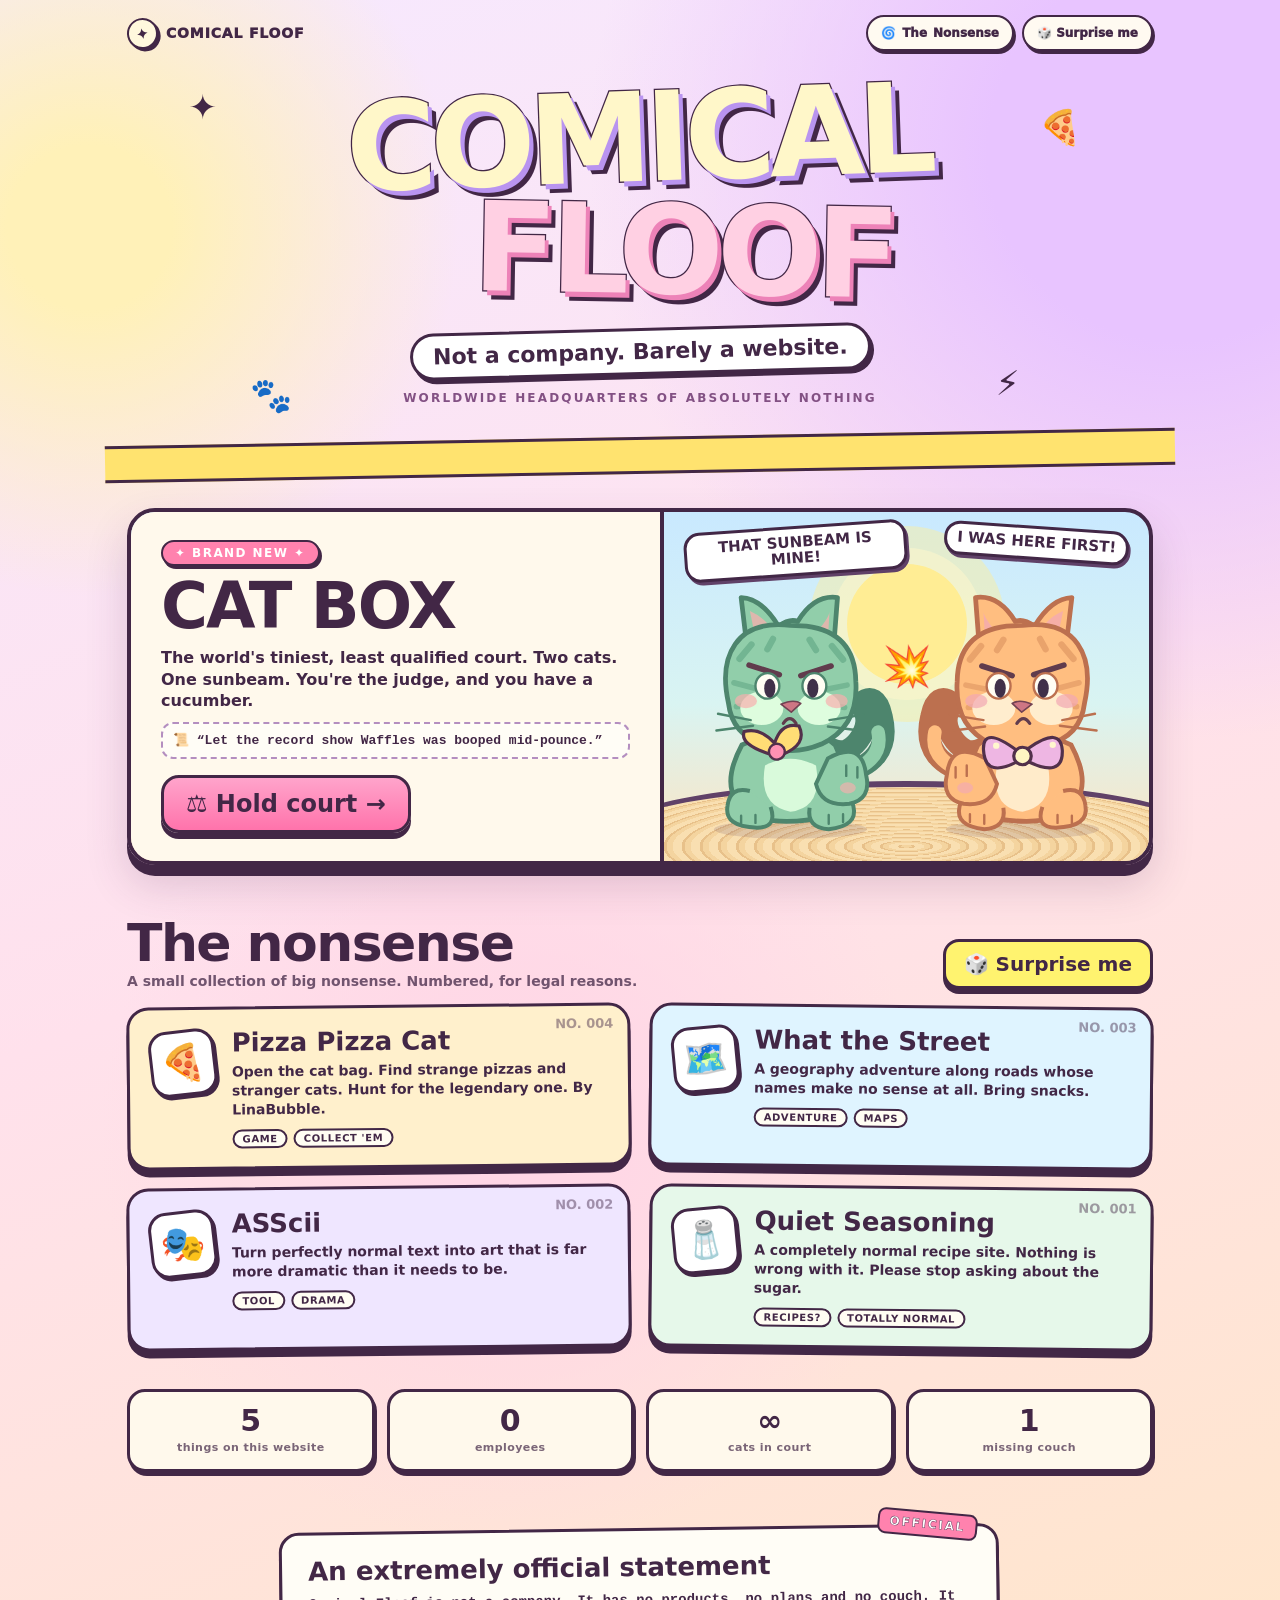
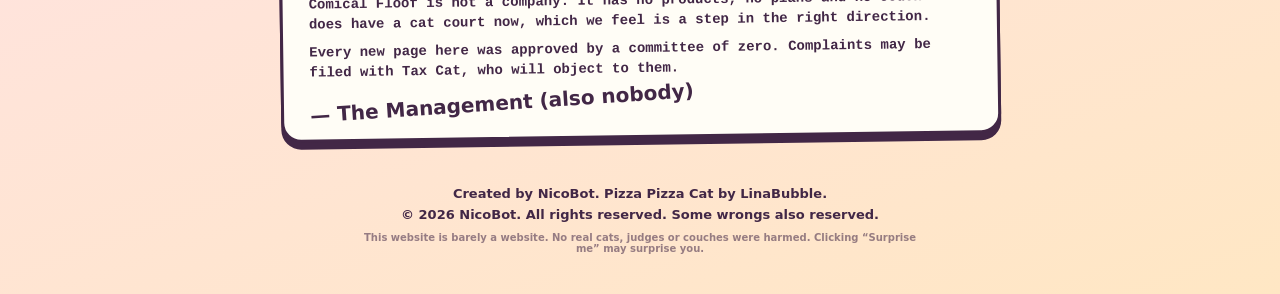
==== index.html @ 146e1fae "Rename index (1).html to index.html" ====
<!DOCTYPE html>
<html lang="en">
<head>
<meta charset="utf-8">
<meta name="viewport" content="width=device-width, initial-scale=1, viewport-fit=cover">
<meta name="theme-color" content="#f6e9ff">
<meta name="description" content="Comical Floof: the very unofficial headquarters of important nonsense.">
<title>Comical Floof ✦ Not a company. Barely a website.</title>
<style>
:root{--ink:#422746;--paper:#fff9ec;--pink:#ff82ae;--ease:cubic-bezier(.2,.85,.25,1)}
*{box-sizing:border-box}html{scroll-behavior:smooth}body{margin:0;color:var(--ink);font-family:'Nunito',system-ui,-apple-system,sans-serif;font-weight:800;background:radial-gradient(circle at 7% 12%,#fff1b8 0 4%,transparent 18%),radial-gradient(circle at 92% 8%,#e8c4ff 0 9%,transparent 28%),radial-gradient(circle at 40% 60%,#ffd6e6 0 5%,transparent 30%),linear-gradient(160deg,#f6e9ff 0%,#ffe1ec 45%,#ffe7c4 100%);overflow-x:hidden}
a{color:inherit}button{font:inherit;color:var(--ink);cursor:pointer}
.wrap{max-width:1070px;margin:0 auto;padding:15px 22px 40px}
.nav{display:flex;align-items:center;justify-content:space-between;gap:10px;margin-bottom:6px}.brand{display:flex;align-items:center;gap:8px;font-weight:1000;font-size:14px;letter-spacing:.06em;text-decoration:none}.brand-star{display:inline-grid;place-items:center;background:#fff8dd;width:31px;height:31px;border:2px solid var(--ink);border-radius:50%;box-shadow:2px 3px 0 var(--ink);transform:rotate(-13deg)}.nav-right{display:flex;gap:8px}.mini-btn{display:inline-flex;align-items:center;gap:6px;border:2.5px solid var(--ink);background:#fffaf1;border-radius:30px;box-shadow:2px 3px 0 var(--ink);padding:9px 13px;text-decoration:none;font-size:12px;font-weight:1000;transition:transform .1s}.mini-btn:hover,.mini-btn:focus-visible{transform:translateY(-2px)}.mini-btn:active{transform:translateY(2px);box-shadow:0 1px 0 var(--ink)}
.hero{text-align:center;padding:26px 0 10px;position:relative}.hero h1{font-family:'Baloo 2','Nunito',system-ui,sans-serif;font-size:clamp(60px,11vw,124px);font-weight:800;letter-spacing:-.055em;line-height:.9;margin:0;color:#fff7c9;-webkit-text-stroke:2.5px var(--ink);paint-order:stroke fill;text-shadow:4px 5px 0 #b994f0,8px 9px 0 var(--ink);transform:rotate(-2deg)}.hero h1 span{display:block;color:#ffd0e3;text-shadow:4px 5px 0 #ed82b8,8px 9px 0 var(--ink);transform:rotate(3deg) translateX(4%)}.tag{display:inline-block;margin:22px 0 0;font-size:clamp(15px,2.4vw,22px);background:#fff;border:3px solid var(--ink);border-radius:50px;padding:8px 20px;box-shadow:3px 4px 0 var(--ink);transform:rotate(-1.5deg)}.sub{font-size:12px;letter-spacing:.18em;text-transform:uppercase;color:#835184;margin:16px 0 0}.sticker{position:absolute;font-size:34px;pointer-events:none}.s1{left:6%;top:30px;animation:wiggle 2.2s infinite}.s2{right:7%;top:50px;animation:wiggle 2.7s infinite reverse}.s3{left:12%;bottom:0;animation:wiggle 3s infinite}.s4{right:13%;bottom:12px;animation:wiggle 2.4s infinite}
.ticker{margin:22px -22px 0;border-block:3px solid var(--ink);background:#ffe36f;overflow:hidden;white-space:nowrap;font-size:13px;letter-spacing:.06em;padding:8px 0;transform:rotate(-1deg)}.ticker div{display:inline-block;animation:tick 32s linear infinite;padding-left:100%}
.feature{margin:34px 0 0;border:4px solid var(--ink);border-radius:28px;overflow:hidden;box-shadow:0 11px 0 var(--ink),0 20px 42px #58315d30;background:linear-gradient(180deg,#c9e9ff 0%,#d9f4f2 55%,#ffe3bf 100%);display:grid;grid-template-columns:1.1fr 1fr;position:relative;text-decoration:none;transition:transform .15s var(--ease)}.feature:hover{transform:translateY(-3px) rotate(-.3deg)}.feature-copy{padding:28px 30px;background:#fff9ec;border-right:4px solid var(--ink);display:flex;flex-direction:column;justify-content:center;gap:10px}.new{align-self:flex-start;font-size:12px;letter-spacing:.12em;background:#ff82ae;color:#fff;border:2.5px solid var(--ink);border-radius:40px;padding:4px 12px;box-shadow:2px 3px 0 var(--ink);animation:pulse 1.2s ease-in-out infinite}.feature h2{font:800 clamp(40px,6vw,64px)/.95 'Baloo 2',system-ui,sans-serif;margin:0;letter-spacing:-.03em}.feature p{margin:0;font-size:16px;line-height:1.35}.feature .quote{font-family:'Courier New',ui-monospace,monospace;font-weight:700;font-size:13px;background:#fffdf6;border:2px dashed #b48fc0;border-radius:12px;padding:8px 10px}.play{align-self:flex-start;margin-top:6px;border:3.5px solid var(--ink);border-radius:18px;background:linear-gradient(180deg,#ffa4cb,#ff73ab);box-shadow:0 6px 0 var(--ink);font:800 24px/1 'Baloo 2',system-ui,sans-serif;padding:14px 22px}.feature:active .play{transform:translateY(4px);box-shadow:0 2px 0 var(--ink)}
.stage{position:relative;min-height:300px;overflow:hidden}.stage .sun{position:absolute;width:120px;height:120px;border-radius:50%;left:50%;top:32%;transform:translate(-50%,-50%);background:#ffed94;box-shadow:0 0 0 16px #fff8cc88,0 0 0 38px #ffed9470}.stage .floor{position:absolute;bottom:-40px;left:-10%;width:120%;height:120px;border:6px solid #604168;border-radius:50% 50% 0 0/40% 40% 0 0;background:repeating-radial-gradient(ellipse at 50% 55%,#f4d49f 0 6px,#e8c18a 6px 9px,#f9dfb1 9px 18px)}.stage .cat{position:absolute;bottom:22px;width:46%}.stage .cat.l{left:3%;animation:spar-l 1.6s ease-in-out infinite}.stage .cat.r{right:3%;animation:spar-r 1.6s ease-in-out infinite}.stage .happy-face{opacity:0}.stage svg{width:100%;height:auto;display:block;overflow:visible}.stage .boom{position:absolute;left:50%;top:44%;transform:translate(-50%,-50%);font-size:40px;animation:boom 1.6s ease-in-out infinite}.stage .bubble{position:absolute;top:14px;font:800 15px/1.05 'Baloo 2',system-ui,sans-serif;background:#fff;border:3px solid var(--ink);border-radius:16px;padding:6px 10px;box-shadow:2px 3px 0 #604168;max-width:46%;text-align:center}.stage .bubble.l{left:4%;transform:rotate(-4deg)}.stage .bubble.r{right:4%;transform:rotate(4deg)}
.section-head{display:flex;align-items:end;justify-content:space-between;gap:14px;margin:52px 0 16px;flex-wrap:wrap}.section-head h2{font:800 clamp(34px,5vw,52px)/1 'Baloo 2',system-ui,sans-serif;margin:0;letter-spacing:-.03em}.section-head p{margin:4px 0 0;font-size:14px;opacity:.75}.surprise{border:3px solid var(--ink);border-radius:16px;background:#fff36f;box-shadow:0 5px 0 var(--ink);font:800 20px/1 'Baloo 2',system-ui,sans-serif;padding:12px 18px}.surprise:hover{transform:translateY(-2px) rotate(-2deg)}.surprise:active{transform:translateY(4px);box-shadow:0 1px 0 var(--ink)}
.grid{display:grid;grid-template-columns:repeat(2,1fr);gap:18px}.card{position:relative;display:flex;gap:16px;align-items:flex-start;text-decoration:none;background:var(--bg,#fff9ec);border:3.5px solid var(--ink);border-radius:22px;padding:20px 20px 18px;box-shadow:0 7px 0 var(--ink);transition:transform .15s var(--ease),box-shadow .15s}.card:nth-child(odd){transform:rotate(-.6deg)}.card:nth-child(even){transform:rotate(.6deg)}.card:hover,.card:focus-visible{transform:translateY(-4px) rotate(0);box-shadow:0 11px 0 var(--ink)}.card:active{transform:translateY(3px);box-shadow:0 3px 0 var(--ink)}.card .num{position:absolute;right:14px;top:10px;font:800 13px 'Baloo 2',system-ui,sans-serif;opacity:.45}.card .icon{flex:none;width:66px;height:66px;display:grid;place-items:center;font-size:36px;background:#fff;border:3px solid var(--ink);border-radius:18px;box-shadow:2px 3px 0 var(--ink);transform:rotate(-6deg)}.card:hover .icon{animation:wiggle .5s ease-in-out 2}.card h3{margin:0;font:800 26px/1.05 'Baloo 2',system-ui,sans-serif}.card p{margin:6px 0 10px;font-size:14px;line-height:1.35;font-weight:700}.card .meta{display:flex;gap:6px;flex-wrap:wrap}.card .meta span{font-size:10px;letter-spacing:.06em;border:2px solid var(--ink);border-radius:30px;padding:2px 8px;background:#fffdf3}.card.hot .meta span:first-child{background:#ff82ae;color:#fff}
.notice{margin:56px auto 0;max-width:720px;background:#fffdf6;border:3px solid var(--ink);border-radius:20px;box-shadow:0 7px 0 var(--ink);padding:22px 26px;position:relative;transform:rotate(-.8deg)}.notice:before{content:'OFFICIAL';position:absolute;right:18px;top:-16px;font-size:12px;letter-spacing:.15em;background:#ff82ae;color:#fff;border:2.5px solid var(--ink);border-radius:8px;padding:4px 10px;transform:rotate(6deg);-webkit-text-stroke:.4px var(--ink)}.notice h2{margin:0 0 6px;font:800 26px/1.1 'Baloo 2',system-ui,sans-serif}.notice p{margin:8px 0 0;font-family:'Courier New',ui-monospace,monospace;font-weight:700;font-size:14px;line-height:1.45}.notice .sig{font-family:'Baloo 2',system-ui,sans-serif;font-size:20px;transform:rotate(-3deg);display:inline-block;margin-top:10px}
.stats{display:grid;grid-template-columns:repeat(4,1fr);gap:12px;margin-top:40px}.stat{text-align:center;background:#fff9ec;border:3px solid var(--ink);border-radius:18px;padding:14px 8px;box-shadow:2px 4px 0 var(--ink)}.stat b{display:block;font:800 30px/1 'Baloo 2',system-ui,sans-serif}.stat small{font-size:11px;opacity:.7;letter-spacing:.04em}
footer{text-align:center;margin-top:48px;font-size:13px}footer p{margin:6px 0}footer .fine{font-size:10px;opacity:.55;max-width:560px;margin:10px auto 0;font-weight:700}
@keyframes wiggle{0%,100%{transform:rotate(-10deg)}50%{transform:rotate(12deg)}}@keyframes tick{to{transform:translateX(-100%)}}@keyframes pulse{0%,100%{scale:1}50%{scale:1.08}}@keyframes spar-l{0%,100%{transform:translateX(0) rotate(-2deg)}45%{transform:translateX(14%) rotate(4deg)}55%{transform:translateX(10%) rotate(2deg)}}@keyframes spar-r{0%,100%{transform:translateX(0) rotate(2deg)}45%{transform:translateX(-14%) rotate(-4deg)}55%{transform:translateX(-10%) rotate(-2deg)}}@keyframes boom{0%,35%,70%,100%{opacity:0;scale:.4}45%{opacity:1;scale:1.3}60%{opacity:1;scale:1}}
@media(max-width:760px){.feature{grid-template-columns:1fr}.feature-copy{border-right:0;border-bottom:4px solid var(--ink);order:2;border-top:4px solid var(--ink);border-bottom:0}.stage{order:1;min-height:260px}.grid{grid-template-columns:1fr}.stats{grid-template-columns:repeat(2,1fr)}}
@media(max-width:520px){.wrap{padding:10px 12px 34px}.ticker{margin-inline:-12px}.mini-btn{font-size:11px;padding:8px 10px;white-space:nowrap}.mini-btn .lbl{display:none}.hero h1{font-size:62px}.sub{font-size:10px;letter-spacing:.12em}.s2{right:3%;top:8px}.s3,.s4{display:none}.s1{left:3%;top:8px}.brand{font-size:12px}.sticker{font-size:24px}.feature{border-radius:22px;border-width:3px}.feature-copy{padding:20px 18px}.feature p{font-size:15px}.card{padding:16px 14px;gap:12px}.card .icon{width:54px;height:54px;font-size:28px}.card h3{font-size:22px}.notice{padding:18px}.stage .bubble{font-size:13px}}
@media(prefers-reduced-motion:reduce){*,*:before,*:after{animation:none!important;transition:none!important}html{scroll-behavior:auto}}
</style>
</head>
<body>
<div class="wrap">
  <header class="nav">
    <a class="brand" href="index.html"><span class="brand-star">✦</span> COMICAL FLOOF</a>
    <div class="nav-right"><a class="mini-btn" href="#projects">🌀<span class="lbl"> The</span> Nonsense</a><button class="mini-btn" type="button" data-surprise>🎲 Surprise me</button></div>
  </header>

  <section class="hero">
    <span class="sticker s1">✦</span><span class="sticker s2">🍕</span><span class="sticker s3">🐾</span><span class="sticker s4">⚡</span>
    <h1>COMICAL<span>FLOOF</span></h1>
    <p class="tag">Not a company. Barely a website.</p>
    <p class="sub">Worldwide headquarters of absolutely nothing</p>
  </section>

  <div class="ticker" aria-hidden="true"><div>🚨 BREAKING: TWO CATS IN COURT OVER A SUNBEAM ✦ JUDGE DESCRIBED AS “UNQUALIFIED” ✦ COUCH STILL MISSING ✦ PIZZA PIZZA CAT SIGHTED, UNCONFIRMED ✦ LOCAL ROAD NAMES REMAIN CONFUSING ✦ RECIPE SITE INSISTS IT IS NORMAL ✦ THIS TICKER HAS NO SOURCES ✦</div></div>

  <a class="feature" href="catbox.html" aria-label="Play Cat Box, the newest game">
    <div class="feature-copy">
      <span class="new">✦ BRAND NEW ✦</span>
      <h2>CAT BOX</h2>
      <p>The world's tiniest, least qualified court. Two cats. One sunbeam. You're the judge, and you have a cucumber.</p>
      <p class="quote">📜 “Let the record show Waffles was booped mid-pounce.”</p>
      <span class="play">⚖️ Hold court →</span>
    </div>
    <div class="stage" aria-hidden="true">
      <div class="sun"></div><div class="floor"></div>
      <div class="bubble l">THAT SUNBEAM IS MINE!</div><div class="bubble r">I WAS HERE FIRST!</div>
      <div class="cat l" id="catL"></div><div class="cat r" id="catR"></div>
      <span class="boom">💥</span>
    </div>
  </a>

  <section id="projects">
    <div class="section-head">
      <div><h2>The nonsense</h2><p>A small collection of big nonsense. Numbered, for legal reasons.</p></div>
      <button class="surprise" type="button" data-surprise>🎲 Surprise me</button>
    </div>
    <div class="grid">
      <a class="card" href="pizzapizzacat.html" style="--bg:#fff0cc"><span class="num">NO. 004</span><span class="icon">🍕</span><div><h3>Pizza Pizza Cat</h3><p>Open the cat bag. Find strange pizzas and stranger cats. Hunt for the legendary one. By LinaBubble.</p><div class="meta"><span>GAME</span><span>COLLECT 'EM</span></div></div></a>
      <a class="card" href="whatthestreet.html" style="--bg:#dff4ff"><span class="num">NO. 003</span><span class="icon">🗺️</span><div><h3>What the Street</h3><p>A geography adventure along roads whose names make no sense at all. Bring snacks.</p><div class="meta"><span>ADVENTURE</span><span>MAPS</span></div></div></a>
      <a class="card" href="asscii.html" style="--bg:#efe6ff"><span class="num">NO. 002</span><span class="icon">🎭</span><div><h3>ASScii</h3><p>Turn perfectly normal text into art that is far more dramatic than it needs to be.</p><div class="meta"><span>TOOL</span><span>DRAMA</span></div></div></a>
      <a class="card" href="quietseasoning.html" style="--bg:#e6f8ea"><span class="num">NO. 001</span><span class="icon">🧂</span><div><h3>Quiet Seasoning</h3><p>A completely normal recipe site. Nothing is wrong with it. Please stop asking about the sugar.</p><div class="meta"><span>RECIPES?</span><span>TOTALLY NORMAL</span></div></div></a>
    </div>
  </section>

  <div class="stats" aria-label="Completely made-up statistics">
    <div class="stat"><b>5</b><small>things on this website</small></div>
    <div class="stat"><b>0</b><small>employees</small></div>
    <div class="stat"><b id="catCount">∞</b><small>cats in court</small></div>
    <div class="stat"><b>1</b><small>missing couch</small></div>
  </div>

  <section class="notice">
    <h2>An extremely official statement</h2>
    <p>Comical Floof is not a company. It has no products, no plans and no couch. It does have a cat court now, which we feel is a step in the right direction.</p>
    <p>Every new page here was approved by a committee of zero. Complaints may be filed with Tax Cat, who will object to them.</p>
    <span class="sig">— The Management (also nobody)</span>
  </section>

  <footer>
    <p>Created by <strong>NicoBot</strong>. Pizza Pizza Cat by <strong>LinaBubble</strong>.</p>
    <p>© 2026 NicoBot. All rights reserved. Some wrongs also reserved.</p>
    <p class="fine">This website is barely a website. No real cats, judges or couches were harmed. Clicking “Surprise me” may surprise you.</p>
  </footer>
</div>
<script>
(()=>{'use strict';
function accessory(c){const k=c.accessory;const a=c.accent;switch(k){
 case 'bow':return `<g stroke="#52304b" stroke-width="4" stroke-linejoin="round"><path d="M132 211 Q92 183 90 214 Q89 250 135 227 L141 225 Q187 252 189 213 Q190 182 147 214 Z" fill="${a}"/><circle cx="140" cy="221" r="11" fill="#fff6c3"/></g><circle cx="102" cy="207" r="4" fill="#fff7ce"/><circle cx="173" cy="208" r="4" fill="#fff7ce"/>`;
 case 'leaf':return `<g transform="translate(115,217) rotate(-10)"><path d="M0 2 Q-37 -17 -28 -32 Q-7 -34 7 -11 Q20 -36 41 -27 Q48 -2 13 5" fill="#ffdd75" stroke="#52304b" stroke-width="4"/><circle cx="8" cy="0" r="10" fill="#ff91b3" stroke="#52304b" stroke-width="3"/></g>`;
 case 'tie':return `<path d="M130 213 L151 215 L143 228 L156 270 L134 287 L117 264 L129 228Z" fill="#c44a6d" stroke="#52304b" stroke-width="4"/>`;
 case 'soup':return `<g stroke="#52304b" stroke-width="3"><path d="M90 242 Q140 260 190 242L177 270Q140 284 104 270Z" fill="#93d1c3"/><path d="M99 241Q140 230 184 241" fill="none"/><path d="M119 217q-15-12 1-26m28 24q-12-10 3-25" fill="none"/></g>`;
 case 'moon':return `<path d="M195 73 A33 33 0 1 1 171 33 A23 23 0 1 0 195 73" fill="#ffe581" stroke="#52304b" stroke-width="3"/>`;
 case 'moth':return `<path d="M103 95 Q40 47 43 105 Q55 145 105 128 M175 95 Q235 44 237 103 Q222 147 176 127" fill="#ffe8ca" stroke="#74516e" stroke-width="4"/><path d="M126 59Q106 13 100 15M150 59Q174 13 181 19" fill="none" stroke="#52304b" stroke-width="4"/>`;
 case 'bread':return `<g transform="rotate(6 140 65)"><rect x="87" y="34" width="106" height="58" rx="25" fill="#d59454" stroke="#52304b" stroke-width="4"/><rect x="98" y="44" width="85" height="44" rx="21" fill="#ffe0a0"/></g>`;
 case 'paper':return `<path d="M169 212 L209 217 L200 267 L166 261Z" fill="#fff8e5" stroke="#52304b" stroke-width="3"/><path d="M176 228l24 3m-24 8l21 3m-22 8l15 2" stroke="#af83b9" stroke-width="3"/>`;
 case 'bolt':return `<path d="M185 49l-28 37h23l-16 36 46-48h-25l18-25z" fill="#fff391" stroke="#52304b" stroke-width="3"/>`;
 case 'detective':return `<path d="M69 78Q140 46 210 78L194 85H88Z" fill="#9b7b68" stroke="#52304b" stroke-width="4"/><path d="M104 54L115 28H170L185 53Z" fill="#806255" stroke="#52304b" stroke-width="3"/><path d="M113 43h67" stroke="#f4c881" stroke-width="7"/>`;
 case 'mushroom':return `<path d="M84 65Q92 14 140 13Q195 13 200 66Z" fill="#d48285" stroke="#52304b" stroke-width="4"/><circle cx="116" cy="41" r="9" fill="#fff4d9"/><circle cx="171" cy="49" r="12" fill="#fff4d9"/><path d="M88 67h109" stroke="#fff3dd" stroke-width="8"/>`;
 case 'disco':return `<g transform="translate(174,30)"><circle cx="0" cy="0" r="29" fill="#9fe3ed" stroke="#52304b" stroke-width="4"/><path d="M-26 0h52M0-28v56M-20-18L20 18M20-18L-20 18" stroke="#fff4e5" stroke-width="3"/></g>`;
 case 'wizard':return `<path d="M83 79L141 -7L204 80Q148 97 83 79Z" fill="#8b7ccc" stroke="#52304b" stroke-width="4"/><path d="M74 83Q140 103 213 83" stroke="#52304b" stroke-width="9" stroke-linecap="round" fill="none"/><path d="M140 30l8 12-6 12-11-12Z" fill="#ffed8e"/>`;
 case 'crown':return `<path d="M99 65 L102 24 L122 39 L141 12 L163 41 L184 22 L185 67Z" fill="#ffdb70" stroke="#52304b" stroke-width="4"/><circle cx="141" cy="52" r="9" fill="#ed8ca9"/>`;
 case 'pizza':return `<path d="M83 76 Q140 0 200 76 L140 159 Z" fill="#ffce74" stroke="#995447" stroke-width="5"/><path d="M86 70Q140 12 197 70" stroke="#efb263" stroke-width="17" fill="none"/><circle cx="120" cy="67" r="13" fill="#d46d62"/><circle cx="166" cy="69" r="11" fill="#d46d62"/><circle cx="140" cy="105" r="10" fill="#d46d62"/>`;
 default:return ''}}
function makeCat(c){const F=c.fur,S=c.edge,T=c.stripe,B=c.belly,blush=c.blush;const pizza=c.type==='legendary';return `<svg class="catbody" viewBox="0 0 280 326" xmlns="http://www.w3.org/2000/svg" role="img" aria-label="${esc(c.name)}, expressive cartoon cat" focusable="false">
 <ellipse cx="140" cy="313" rx="96" ry="12" fill="#533452" opacity=".15"/>
 <path d="M199 245 Q269 230 255 172 Q248 138 227 155 Q244 177 225 202 Q210 221 192 212" fill="none" stroke="${S}" stroke-width="27" stroke-linecap="round"/><path d="M202 245Q258 229 250 191" fill="none" stroke="${F}" stroke-width="17" stroke-linecap="round"/>
 <path d="M79 207 C46 268 75 303 135 303 C210 303 226 272 196 207 Q156 172 79 207Z" fill="${F}" stroke="${S}" stroke-width="6"/>
 <path d="M108 233 Q139 216 172 233 Q181 286 140 291 Q99 283 108 233" fill="${B}" opacity=".9"/>
 <path d="M89 265Q64 259 61 283 Q56 310 98 311Q124 311 115 285" fill="${F}" stroke="${S}" stroke-width="5"/>
 <path d="M184 264Q211 257 219 284Q225 309 188 313Q160 311 164 286" fill="${F}" stroke="${S}" stroke-width="5"/>
 <path d="M78 296v9m18-10v10m92-10v11m18-12v10" stroke="${S}" stroke-width="3" stroke-linecap="round"/>
 <g class="paw-up"><path d="M187 224 Q230 200 235 245 Q242 275 214 281 Q179 285 172 256Z" fill="${F}" stroke="${S}" stroke-width="5"/><path d="M210 233v13m14-11v13" stroke="${S}" stroke-width="3" stroke-linecap="round"/><ellipse cx="212" cy="261" rx="10" ry="7" fill="${blush}" opacity=".65"/></g>
 <path d="M85 81 L78 22 Q104 23 125 58 Q139 48 149 52 Q170 18 199 22 L194 87" fill="${F}" stroke="${S}" stroke-width="6" stroke-linejoin="round"/>
 <path d="M95 68 L89 39 Q112 49 120 70 M169 70 Q188 49 189 40 L187 74" fill="${blush}" opacity=".75"/>
 <path d="M140 57 C72 49 49 95 62 154 Q67 197 110 207 Q141 222 179 206 Q226 184 222 127 Q221 66 160 58Z" fill="${F}" stroke="${S}" stroke-width="6"/>
 <path d="M91 81l-15 18 M118 74l-7 13 M164 75l8 13 M192 83l14 17" stroke="${T}" stroke-width="8" stroke-linecap="round" opacity=".75"/>
 <path d="M69 129l26 7 M72 159l25-3 M211 132l-24 5 M208 160l-23-4" stroke="${T}" stroke-width="7" stroke-linecap="round" opacity=".68"/>
 <ellipse cx="104" cy="161" rx="27" ry="21" fill="${B}" opacity=".96"/><ellipse cx="176" cy="161" rx="27" ry="21" fill="${B}" opacity=".96"/>
 <ellipse cx="84" cy="152" rx="14" ry="9" fill="${blush}" opacity=".7"/><ellipse cx="198" cy="152" rx="14" ry="9" fill="${blush}" opacity=".7"/>
 <g class="happy-face"><ellipse cx="111" cy="129" rx="19" ry="24" fill="#fffdf3" stroke="${S}" stroke-width="3"/><ellipse cx="170" cy="129" rx="19" ry="24" fill="#fffdf3" stroke="${S}" stroke-width="3"/><ellipse cx="113" cy="131" rx="9" ry="17" fill="#403049"/><ellipse cx="172" cy="131" rx="9" ry="17" fill="#403049"/><circle cx="115" cy="125" r="4" fill="white"/><circle cx="174" cy="125" r="4" fill="white"/><path d="M129 175q10 15 22 0" fill="none" stroke="#623a50" stroke-width="4" stroke-linecap="round"/></g>
 <g class="angry-face"><path d="M88 107l38 12M191 108l-38 12" stroke="#613c4d" stroke-width="7" stroke-linecap="round"/><ellipse cx="111" cy="133" rx="15" ry="16" fill="#fffdf3" stroke="${S}" stroke-width="3"/><ellipse cx="170" cy="133" rx="15" ry="16" fill="#fffdf3" stroke="${S}" stroke-width="3"/><ellipse cx="114" cy="136" rx="7" ry="12" fill="#403049"/><ellipse cx="168" cy="136" rx="7" ry="12" fill="#403049"/><path d="M131 180Q139 168 147 180" fill="none" stroke="#613c4d" stroke-width="4" stroke-linecap="round"/></g>
 <path d="M128 156L141 166L153 155Q144 149 128 156Z" fill="#ce7684" stroke="#724253" stroke-width="2" stroke-linejoin="round"/>
 <path d="M90 176L49 168 M93 183L47 189 M189 176L232 169 M187 184L234 190" fill="none" stroke="${S}" stroke-width="3" stroke-linecap="round"/>
 ${accessory(c)}
 ${pizza?'<circle cx="61" cy="68" r="6" fill="#ffc869"/><circle cx="220" cy="68" r="6" fill="#e87393"/><path d="M48 113l-7 8 8 7m190-19l9 9-9 8" fill="none" stroke="#ffd977" stroke-width="5"/>':''}
 </svg>`}
function esc(s){return String(s).replace(/[&<>"']/g,ch=>({'&':'&amp;','<':'&lt;','>':'&gt;','"':'&quot;',"'":'&#39;'}[ch]))}
const PICKLES={name:'Pickles',fur:'#91ceaa',edge:'#4d856d',stripe:'#68ad8a',belly:'#e1ffe0',blush:'#f8afae',accent:'#ffe570',accessory:'leaf',type:'starter'};
const WAFFLES={name:'Waffles',fur:'#ffbe80',edge:'#bc704f',stripe:'#e29a65',belly:'#fff0d2',blush:'#f3a9b4',accent:'#eeb6e3',accessory:'bow',type:'starter'};
document.getElementById('catL').innerHTML=makeCat(PICKLES);
const r=document.getElementById('catR');r.innerHTML=makeCat(WAFFLES);r.querySelector('svg').style.transform='scaleX(-1)';
const pages=['catbox.html','pizzapizzacat.html','whatthestreet.html','asscii.html','quietseasoning.html'];
document.querySelectorAll('[data-surprise]').forEach(b=>b.addEventListener('click',()=>{b.textContent='🎲 Rolling…';setTimeout(()=>{location.href=pages[Math.floor(Math.random()*pages.length)]},350)}));
})();
</script>
</body>
</html>
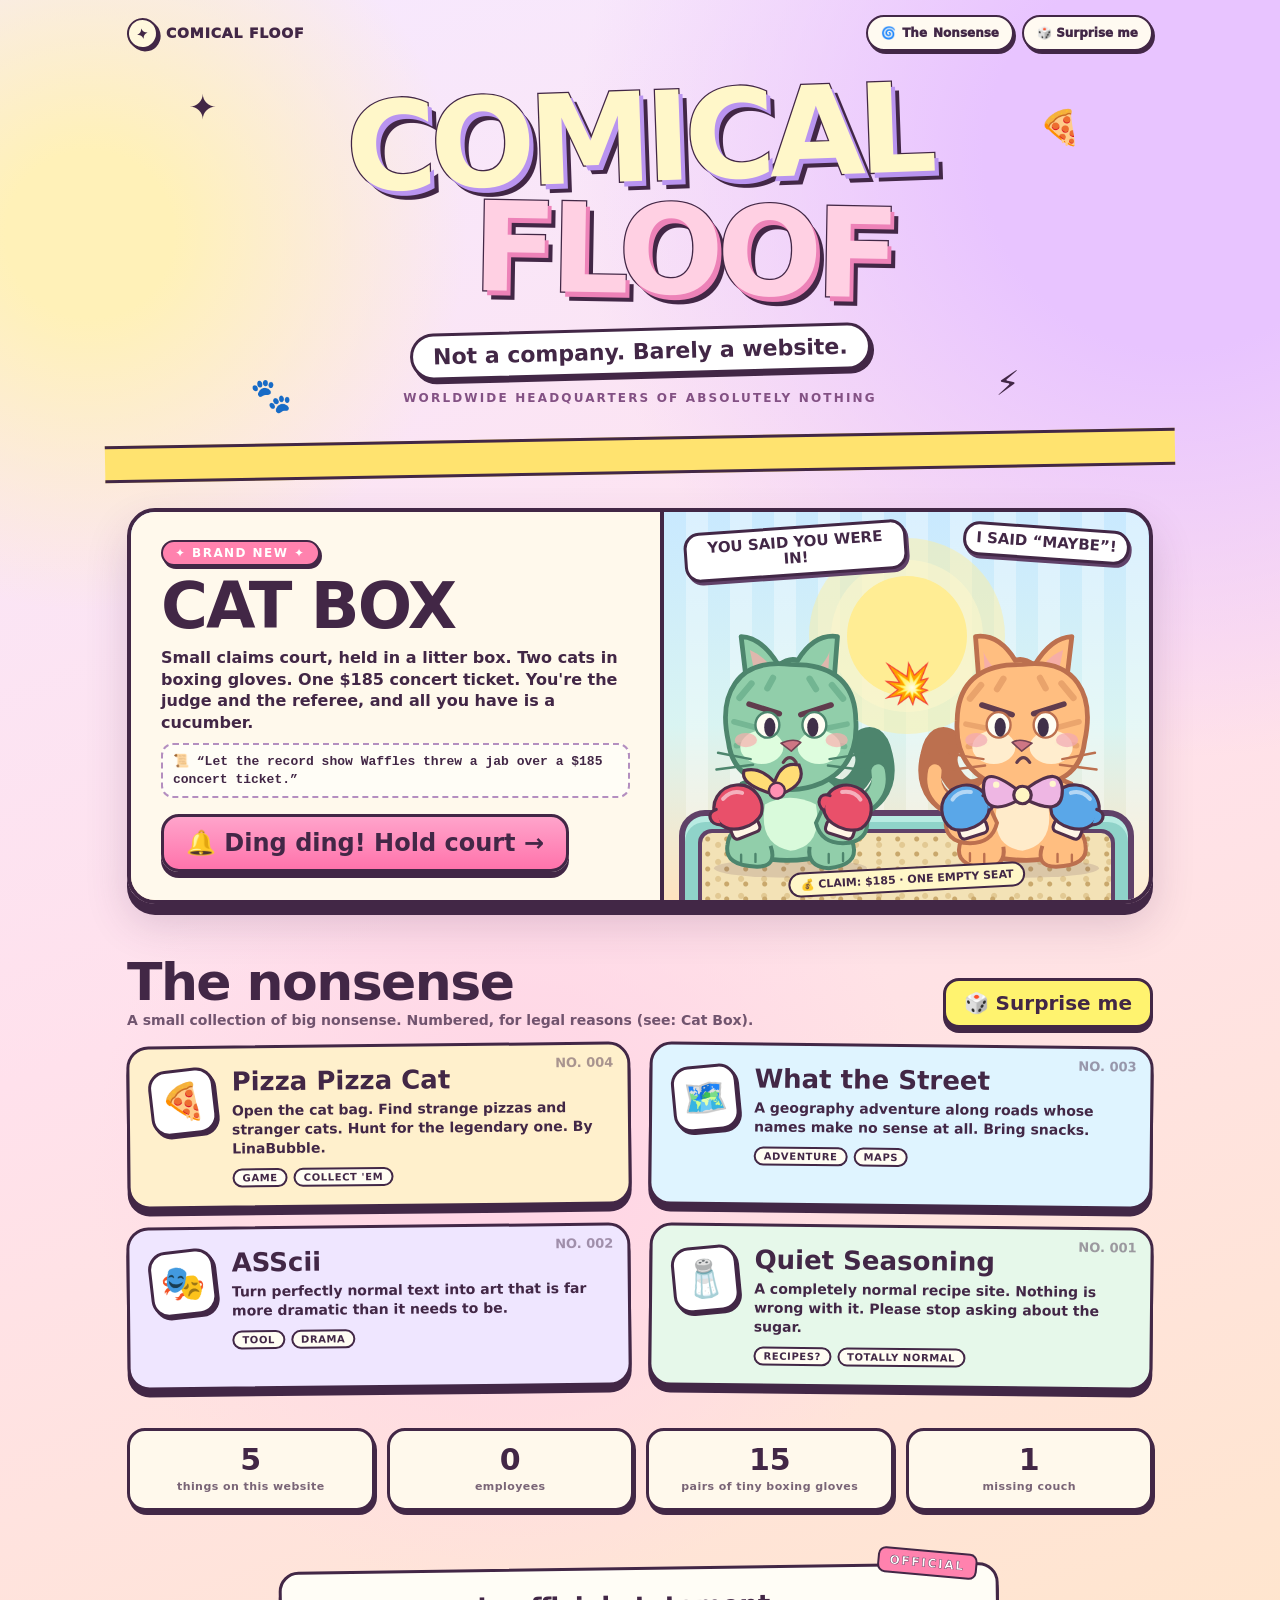
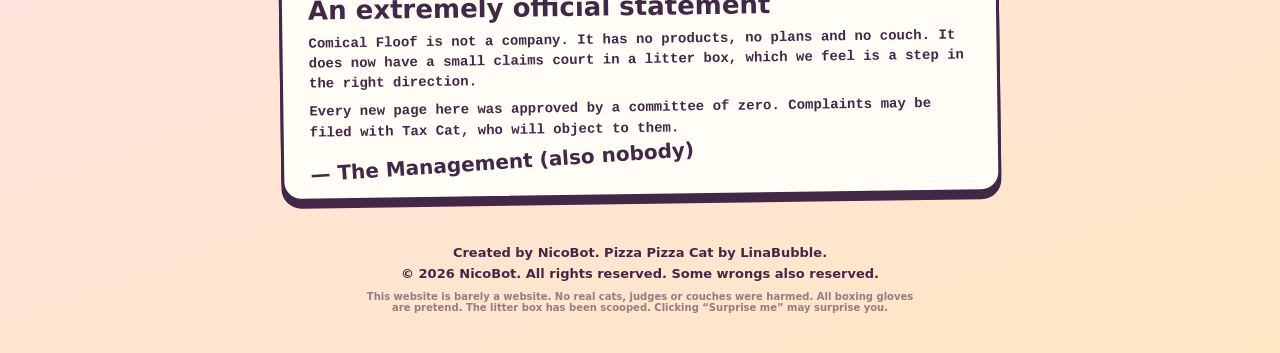
==== commit d5e68992: "Update Cat Box to small-claims litter-box court; refresh home page - Cat Box: boxing cats, litter-bo" ====
--- a/index.html
+++ b/index.html
@@ -4,7 +4,7 @@
 <meta charset="utf-8">
 <meta name="viewport" content="width=device-width, initial-scale=1, viewport-fit=cover">
 <meta name="theme-color" content="#f6e9ff">
-<meta name="description" content="Comical Floof: the very unofficial headquarters of important nonsense.">
+<meta name="description" content="Comical Floof: the very unofficial headquarters of important nonsense. Now featuring Cat Box, small claims court in a litter box.">
 <title>Comical Floof ✦ Not a company. Barely a website.</title>
 <style>
 :root{--ink:#422746;--paper:#fff9ec;--pink:#ff82ae;--ease:cubic-bezier(.2,.85,.25,1)}
@@ -15,7 +15,7 @@
 .hero{text-align:center;padding:26px 0 10px;position:relative}.hero h1{font-family:'Baloo 2','Nunito',system-ui,sans-serif;font-size:clamp(60px,11vw,124px);font-weight:800;letter-spacing:-.055em;line-height:.9;margin:0;color:#fff7c9;-webkit-text-stroke:2.5px var(--ink);paint-order:stroke fill;text-shadow:4px 5px 0 #b994f0,8px 9px 0 var(--ink);transform:rotate(-2deg)}.hero h1 span{display:block;color:#ffd0e3;text-shadow:4px 5px 0 #ed82b8,8px 9px 0 var(--ink);transform:rotate(3deg) translateX(4%)}.tag{display:inline-block;margin:22px 0 0;font-size:clamp(15px,2.4vw,22px);background:#fff;border:3px solid var(--ink);border-radius:50px;padding:8px 20px;box-shadow:3px 4px 0 var(--ink);transform:rotate(-1.5deg)}.sub{font-size:12px;letter-spacing:.18em;text-transform:uppercase;color:#835184;margin:16px 0 0}.sticker{position:absolute;font-size:34px;pointer-events:none}.s1{left:6%;top:30px;animation:wiggle 2.2s infinite}.s2{right:7%;top:50px;animation:wiggle 2.7s infinite reverse}.s3{left:12%;bottom:0;animation:wiggle 3s infinite}.s4{right:13%;bottom:12px;animation:wiggle 2.4s infinite}
 .ticker{margin:22px -22px 0;border-block:3px solid var(--ink);background:#ffe36f;overflow:hidden;white-space:nowrap;font-size:13px;letter-spacing:.06em;padding:8px 0;transform:rotate(-1deg)}.ticker div{display:inline-block;animation:tick 32s linear infinite;padding-left:100%}
 .feature{margin:34px 0 0;border:4px solid var(--ink);border-radius:28px;overflow:hidden;box-shadow:0 11px 0 var(--ink),0 20px 42px #58315d30;background:linear-gradient(180deg,#c9e9ff 0%,#d9f4f2 55%,#ffe3bf 100%);display:grid;grid-template-columns:1.1fr 1fr;position:relative;text-decoration:none;transition:transform .15s var(--ease)}.feature:hover{transform:translateY(-3px) rotate(-.3deg)}.feature-copy{padding:28px 30px;background:#fff9ec;border-right:4px solid var(--ink);display:flex;flex-direction:column;justify-content:center;gap:10px}.new{align-self:flex-start;font-size:12px;letter-spacing:.12em;background:#ff82ae;color:#fff;border:2.5px solid var(--ink);border-radius:40px;padding:4px 12px;box-shadow:2px 3px 0 var(--ink);animation:pulse 1.2s ease-in-out infinite}.feature h2{font:800 clamp(40px,6vw,64px)/.95 'Baloo 2',system-ui,sans-serif;margin:0;letter-spacing:-.03em}.feature p{margin:0;font-size:16px;line-height:1.35}.feature .quote{font-family:'Courier New',ui-monospace,monospace;font-weight:700;font-size:13px;background:#fffdf6;border:2px dashed #b48fc0;border-radius:12px;padding:8px 10px}.play{align-self:flex-start;margin-top:6px;border:3.5px solid var(--ink);border-radius:18px;background:linear-gradient(180deg,#ffa4cb,#ff73ab);box-shadow:0 6px 0 var(--ink);font:800 24px/1 'Baloo 2',system-ui,sans-serif;padding:14px 22px}.feature:active .play{transform:translateY(4px);box-shadow:0 2px 0 var(--ink)}
-.stage{position:relative;min-height:300px;overflow:hidden}.stage .sun{position:absolute;width:120px;height:120px;border-radius:50%;left:50%;top:32%;transform:translate(-50%,-50%);background:#ffed94;box-shadow:0 0 0 16px #fff8cc88,0 0 0 38px #ffed9470}.stage .floor{position:absolute;bottom:-40px;left:-10%;width:120%;height:120px;border:6px solid #604168;border-radius:50% 50% 0 0/40% 40% 0 0;background:repeating-radial-gradient(ellipse at 50% 55%,#f4d49f 0 6px,#e8c18a 6px 9px,#f9dfb1 9px 18px)}.stage .cat{position:absolute;bottom:22px;width:46%}.stage .cat.l{left:3%;animation:spar-l 1.6s ease-in-out infinite}.stage .cat.r{right:3%;animation:spar-r 1.6s ease-in-out infinite}.stage .happy-face{opacity:0}.stage svg{width:100%;height:auto;display:block;overflow:visible}.stage .boom{position:absolute;left:50%;top:44%;transform:translate(-50%,-50%);font-size:40px;animation:boom 1.6s ease-in-out infinite}.stage .bubble{position:absolute;top:14px;font:800 15px/1.05 'Baloo 2',system-ui,sans-serif;background:#fff;border:3px solid var(--ink);border-radius:16px;padding:6px 10px;box-shadow:2px 3px 0 #604168;max-width:46%;text-align:center}.stage .bubble.l{left:4%;transform:rotate(-4deg)}.stage .bubble.r{right:4%;transform:rotate(4deg)}
+.stage{position:relative;min-height:300px;overflow:hidden}.stage .sun{position:absolute;width:120px;height:120px;border-radius:50%;left:50%;top:32%;transform:translate(-50%,-50%);background:#ffed94;box-shadow:0 0 0 16px #fff8cc88,0 0 0 38px #ffed9470}.stage{background:repeating-linear-gradient(90deg,#ffffff00 0 22px,#ffffff55 22px 44px)}.stage .floor{position:absolute;bottom:-14px;left:3%;width:94%;height:104px;border:6px solid #604168;border-radius:26px 26px 10px 10px;background:#8fd3c9;box-shadow:inset 0 6px 0 #b8ebe2}.stage .floor:before{content:'';position:absolute;left:13px;right:13px;top:13px;bottom:0;border:4px solid #604168;border-bottom:0;border-radius:14px 14px 0 0;background:radial-gradient(circle at 30% 40%,#c9a86c 0 2px,transparent 3px) 0 0/19px 15px,radial-gradient(circle at 70% 70%,#e2c993 0 2.5px,transparent 3.5px) 0 0/23px 17px,#f3e2b6}.stage .claimtag{position:absolute;bottom:8px;left:50%;transform:translateX(-50%) rotate(-3deg);z-index:3;font-size:11px;white-space:nowrap;background:#fff7c8;border:2px solid var(--ink);border-radius:30px;padding:4px 10px}.stage .cat{position:absolute;bottom:22px;width:46%}.stage .cat.l{left:3%;animation:spar-l 1.6s ease-in-out infinite}.stage .cat.r{right:3%;animation:spar-r 1.6s ease-in-out infinite}.stage .happy-face{opacity:0}.stage svg{width:100%;height:auto;display:block;overflow:visible}.stage .boom{position:absolute;left:50%;top:44%;transform:translate(-50%,-50%);font-size:40px;animation:boom 1.6s ease-in-out infinite}.stage .bubble{position:absolute;top:14px;font:800 15px/1.05 'Baloo 2',system-ui,sans-serif;background:#fff;border:3px solid var(--ink);border-radius:16px;padding:6px 10px;box-shadow:2px 3px 0 #604168;max-width:46%;text-align:center}.stage .bubble.l{left:4%;transform:rotate(-4deg)}.stage .bubble.r{right:4%;transform:rotate(4deg)}
 .section-head{display:flex;align-items:end;justify-content:space-between;gap:14px;margin:52px 0 16px;flex-wrap:wrap}.section-head h2{font:800 clamp(34px,5vw,52px)/1 'Baloo 2',system-ui,sans-serif;margin:0;letter-spacing:-.03em}.section-head p{margin:4px 0 0;font-size:14px;opacity:.75}.surprise{border:3px solid var(--ink);border-radius:16px;background:#fff36f;box-shadow:0 5px 0 var(--ink);font:800 20px/1 'Baloo 2',system-ui,sans-serif;padding:12px 18px}.surprise:hover{transform:translateY(-2px) rotate(-2deg)}.surprise:active{transform:translateY(4px);box-shadow:0 1px 0 var(--ink)}
 .grid{display:grid;grid-template-columns:repeat(2,1fr);gap:18px}.card{position:relative;display:flex;gap:16px;align-items:flex-start;text-decoration:none;background:var(--bg,#fff9ec);border:3.5px solid var(--ink);border-radius:22px;padding:20px 20px 18px;box-shadow:0 7px 0 var(--ink);transition:transform .15s var(--ease),box-shadow .15s}.card:nth-child(odd){transform:rotate(-.6deg)}.card:nth-child(even){transform:rotate(.6deg)}.card:hover,.card:focus-visible{transform:translateY(-4px) rotate(0);box-shadow:0 11px 0 var(--ink)}.card:active{transform:translateY(3px);box-shadow:0 3px 0 var(--ink)}.card .num{position:absolute;right:14px;top:10px;font:800 13px 'Baloo 2',system-ui,sans-serif;opacity:.45}.card .icon{flex:none;width:66px;height:66px;display:grid;place-items:center;font-size:36px;background:#fff;border:3px solid var(--ink);border-radius:18px;box-shadow:2px 3px 0 var(--ink);transform:rotate(-6deg)}.card:hover .icon{animation:wiggle .5s ease-in-out 2}.card h3{margin:0;font:800 26px/1.05 'Baloo 2',system-ui,sans-serif}.card p{margin:6px 0 10px;font-size:14px;line-height:1.35;font-weight:700}.card .meta{display:flex;gap:6px;flex-wrap:wrap}.card .meta span{font-size:10px;letter-spacing:.06em;border:2px solid var(--ink);border-radius:30px;padding:2px 8px;background:#fffdf3}.card.hot .meta span:first-child{background:#ff82ae;color:#fff}
 .notice{margin:56px auto 0;max-width:720px;background:#fffdf6;border:3px solid var(--ink);border-radius:20px;box-shadow:0 7px 0 var(--ink);padding:22px 26px;position:relative;transform:rotate(-.8deg)}.notice:before{content:'OFFICIAL';position:absolute;right:18px;top:-16px;font-size:12px;letter-spacing:.15em;background:#ff82ae;color:#fff;border:2.5px solid var(--ink);border-radius:8px;padding:4px 10px;transform:rotate(6deg);-webkit-text-stroke:.4px var(--ink)}.notice h2{margin:0 0 6px;font:800 26px/1.1 'Baloo 2',system-ui,sans-serif}.notice p{margin:8px 0 0;font-family:'Courier New',ui-monospace,monospace;font-weight:700;font-size:14px;line-height:1.45}.notice .sig{font-family:'Baloo 2',system-ui,sans-serif;font-size:20px;transform:rotate(-3deg);display:inline-block;margin-top:10px}
@@ -41,27 +41,27 @@
     <p class="sub">Worldwide headquarters of absolutely nothing</p>
   </section>
 
-  <div class="ticker" aria-hidden="true"><div>🚨 BREAKING: TWO CATS IN COURT OVER A SUNBEAM ✦ JUDGE DESCRIBED AS “UNQUALIFIED” ✦ COUCH STILL MISSING ✦ PIZZA PIZZA CAT SIGHTED, UNCONFIRMED ✦ LOCAL ROAD NAMES REMAIN CONFUSING ✦ RECIPE SITE INSISTS IT IS NORMAL ✦ THIS TICKER HAS NO SOURCES ✦</div></div>
+  <div class="ticker" aria-hidden="true"><div>🚨 BREAKING: SMALL CLAIMS COURT RELOCATES TO LITTER BOX ✦ CAT SUES CAT OVER $185 CONCERT TICKET (“I SAID MAYBE”) ✦ HEDGE NOW SHAPED LIKE DUCK ✦ CROCKPOT STILL CRUSTY ✦ JUDGE DESCRIBED AS “UNQUALIFIED” ✦ COUCH STILL MISSING ✦ PIZZA PIZZA CAT SIGHTED, UNCONFIRMED ✦ LOCAL ROAD NAMES REMAIN CONFUSING ✦ RECIPE SITE INSISTS IT IS NORMAL ✦ THIS TICKER HAS NO SOURCES ✦</div></div>
 
   <a class="feature" href="catbox.html" aria-label="Play Cat Box, the newest game">
     <div class="feature-copy">
       <span class="new">✦ BRAND NEW ✦</span>
       <h2>CAT BOX</h2>
-      <p>The world's tiniest, least qualified court. Two cats. One sunbeam. You're the judge, and you have a cucumber.</p>
-      <p class="quote">📜 “Let the record show Waffles was booped mid-pounce.”</p>
-      <span class="play">⚖️ Hold court →</span>
+      <p>Small claims court, held in a litter box. Two cats in boxing gloves. One $185 concert ticket. You're the judge and the referee, and all you have is a cucumber.</p>
+      <p class="quote">📜 “Let the record show Waffles threw a jab over a $185 concert ticket.”</p>
+      <span class="play">🔔 Ding ding! Hold court →</span>
     </div>
     <div class="stage" aria-hidden="true">
       <div class="sun"></div><div class="floor"></div>
-      <div class="bubble l">THAT SUNBEAM IS MINE!</div><div class="bubble r">I WAS HERE FIRST!</div>
+      <div class="bubble l">YOU SAID YOU WERE IN!</div><div class="bubble r">I SAID “MAYBE”!</div>
       <div class="cat l" id="catL"></div><div class="cat r" id="catR"></div>
-      <span class="boom">💥</span>
+      <span class="boom">💥</span><span class="claimtag">💰 CLAIM: $185 · ONE EMPTY SEAT</span>
     </div>
   </a>
 
   <section id="projects">
     <div class="section-head">
-      <div><h2>The nonsense</h2><p>A small collection of big nonsense. Numbered, for legal reasons.</p></div>
+      <div><h2>The nonsense</h2><p>A small collection of big nonsense. Numbered, for legal reasons (see: Cat Box).</p></div>
       <button class="surprise" type="button" data-surprise>🎲 Surprise me</button>
     </div>
     <div class="grid">
@@ -75,13 +75,13 @@
   <div class="stats" aria-label="Completely made-up statistics">
     <div class="stat"><b>5</b><small>things on this website</small></div>
     <div class="stat"><b>0</b><small>employees</small></div>
-    <div class="stat"><b id="catCount">∞</b><small>cats in court</small></div>
+    <div class="stat"><b>15</b><small>pairs of tiny boxing gloves</small></div>
     <div class="stat"><b>1</b><small>missing couch</small></div>
   </div>
 
   <section class="notice">
     <h2>An extremely official statement</h2>
-    <p>Comical Floof is not a company. It has no products, no plans and no couch. It does have a cat court now, which we feel is a step in the right direction.</p>
+    <p>Comical Floof is not a company. It has no products, no plans and no couch. It does now have a small claims court in a litter box, which we feel is a step in the right direction.</p>
     <p>Every new page here was approved by a committee of zero. Complaints may be filed with Tax Cat, who will object to them.</p>
     <span class="sig">— The Management (also nobody)</span>
   </section>
@@ -89,11 +89,12 @@
   <footer>
     <p>Created by <strong>NicoBot</strong>. Pizza Pizza Cat by <strong>LinaBubble</strong>.</p>
     <p>© 2026 NicoBot. All rights reserved. Some wrongs also reserved.</p>
-    <p class="fine">This website is barely a website. No real cats, judges or couches were harmed. Clicking “Surprise me” may surprise you.</p>
+    <p class="fine">This website is barely a website. No real cats, judges or couches were harmed. All boxing gloves are pretend. The litter box has been scooped. Clicking “Surprise me” may surprise you.</p>
   </footer>
 </div>
 <script>
 (()=>{'use strict';
+function glove(x,y,r,c){const G=c.glove||'#e9506a',D='#52304b';return `<g transform="translate(${x},${y}) rotate(${r})"><rect x="-18" y="17" width="36" height="17" rx="6" fill="#fff6e6" stroke="${D}" stroke-width="4"/><path d="M-28 6 C-34 -24 -8 -36 10 -30 C32 -23 36 2 25 16 C14 27 -20 27 -28 6Z" fill="${G}" stroke="${D}" stroke-width="4" stroke-linejoin="round"/><path d="M-27 9 C-40 4 -39 -12 -25 -11" fill="${G}" stroke="${D}" stroke-width="4" stroke-linecap="round"/><path d="M-12 -20 Q2 -27 13 -18" stroke="#fff" stroke-width="5" stroke-linecap="round" opacity=".55" fill="none"/></g>`}
 function accessory(c){const k=c.accessory;const a=c.accent;switch(k){
  case 'bow':return `<g stroke="#52304b" stroke-width="4" stroke-linejoin="round"><path d="M132 211 Q92 183 90 214 Q89 250 135 227 L141 225 Q187 252 189 213 Q190 182 147 214 Z" fill="${a}"/><circle cx="140" cy="221" r="11" fill="#fff6c3"/></g><circle cx="102" cy="207" r="4" fill="#fff7ce"/><circle cx="173" cy="208" r="4" fill="#fff7ce"/>`;
  case 'leaf':return `<g transform="translate(115,217) rotate(-10)"><path d="M0 2 Q-37 -17 -28 -32 Q-7 -34 7 -11 Q20 -36 41 -27 Q48 -2 13 5" fill="#ffdd75" stroke="#52304b" stroke-width="4"/><circle cx="8" cy="0" r="10" fill="#ff91b3" stroke="#52304b" stroke-width="3"/></g>`;
@@ -119,7 +120,7 @@
  <path d="M89 265Q64 259 61 283 Q56 310 98 311Q124 311 115 285" fill="${F}" stroke="${S}" stroke-width="5"/>
  <path d="M184 264Q211 257 219 284Q225 309 188 313Q160 311 164 286" fill="${F}" stroke="${S}" stroke-width="5"/>
  <path d="M78 296v9m18-10v10m92-10v11m18-12v10" stroke="${S}" stroke-width="3" stroke-linecap="round"/>
- <g class="paw-up"><path d="M187 224 Q230 200 235 245 Q242 275 214 281 Q179 285 172 256Z" fill="${F}" stroke="${S}" stroke-width="5"/><path d="M210 233v13m14-11v13" stroke="${S}" stroke-width="3" stroke-linecap="round"/><ellipse cx="212" cy="261" rx="10" ry="7" fill="${blush}" opacity=".65"/></g>
+ <g class="paw-up"><path d="M187 224 Q230 200 235 245 Q242 275 214 281 Q179 285 172 256Z" fill="${F}" stroke="${S}" stroke-width="5"/><path d="M210 233v13m14-11v13" stroke="${S}" stroke-width="3" stroke-linecap="round"/><ellipse cx="212" cy="261" rx="10" ry="7" fill="${blush}" opacity=".65"/>${glove(210,240,18,c)}</g>
  <path d="M85 81 L78 22 Q104 23 125 58 Q139 48 149 52 Q170 18 199 22 L194 87" fill="${F}" stroke="${S}" stroke-width="6" stroke-linejoin="round"/>
  <path d="M95 68 L89 39 Q112 49 120 70 M169 70 Q188 49 189 40 L187 74" fill="${blush}" opacity=".75"/>
  <path d="M140 57 C72 49 49 95 62 154 Q67 197 110 207 Q141 222 179 206 Q226 184 222 127 Q221 66 160 58Z" fill="${F}" stroke="${S}" stroke-width="6"/>
@@ -131,12 +132,13 @@
  <g class="angry-face"><path d="M88 107l38 12M191 108l-38 12" stroke="#613c4d" stroke-width="7" stroke-linecap="round"/><ellipse cx="111" cy="133" rx="15" ry="16" fill="#fffdf3" stroke="${S}" stroke-width="3"/><ellipse cx="170" cy="133" rx="15" ry="16" fill="#fffdf3" stroke="${S}" stroke-width="3"/><ellipse cx="114" cy="136" rx="7" ry="12" fill="#403049"/><ellipse cx="168" cy="136" rx="7" ry="12" fill="#403049"/><path d="M131 180Q139 168 147 180" fill="none" stroke="#613c4d" stroke-width="4" stroke-linecap="round"/></g>
  <path d="M128 156L141 166L153 155Q144 149 128 156Z" fill="#ce7684" stroke="#724253" stroke-width="2" stroke-linejoin="round"/>
  <path d="M90 176L49 168 M93 183L47 189 M189 176L232 169 M187 184L234 190" fill="none" stroke="${S}" stroke-width="3" stroke-linecap="round"/>
+ ${glove(74,240,-22,c)}
  ${accessory(c)}
  ${pizza?'<circle cx="61" cy="68" r="6" fill="#ffc869"/><circle cx="220" cy="68" r="6" fill="#e87393"/><path d="M48 113l-7 8 8 7m190-19l9 9-9 8" fill="none" stroke="#ffd977" stroke-width="5"/>':''}
  </svg>`}
 function esc(s){return String(s).replace(/[&<>"']/g,ch=>({'&':'&amp;','<':'&lt;','>':'&gt;','"':'&quot;',"'":'&#39;'}[ch]))}
 const PICKLES={name:'Pickles',fur:'#91ceaa',edge:'#4d856d',stripe:'#68ad8a',belly:'#e1ffe0',blush:'#f8afae',accent:'#ffe570',accessory:'leaf',type:'starter'};
-const WAFFLES={name:'Waffles',fur:'#ffbe80',edge:'#bc704f',stripe:'#e29a65',belly:'#fff0d2',blush:'#f3a9b4',accent:'#eeb6e3',accessory:'bow',type:'starter'};
+const WAFFLES={name:'Waffles',fur:'#ffbe80',edge:'#bc704f',stripe:'#e29a65',belly:'#fff0d2',blush:'#f3a9b4',accent:'#eeb6e3',accessory:'bow',glove:'#5aa7e8',type:'starter'};
 document.getElementById('catL').innerHTML=makeCat(PICKLES);
 const r=document.getElementById('catR');r.innerHTML=makeCat(WAFFLES);r.querySelector('svg').style.transform='scaleX(-1)';
 const pages=['catbox.html','pizzapizzacat.html','whatthestreet.html','asscii.html','quietseasoning.html'];
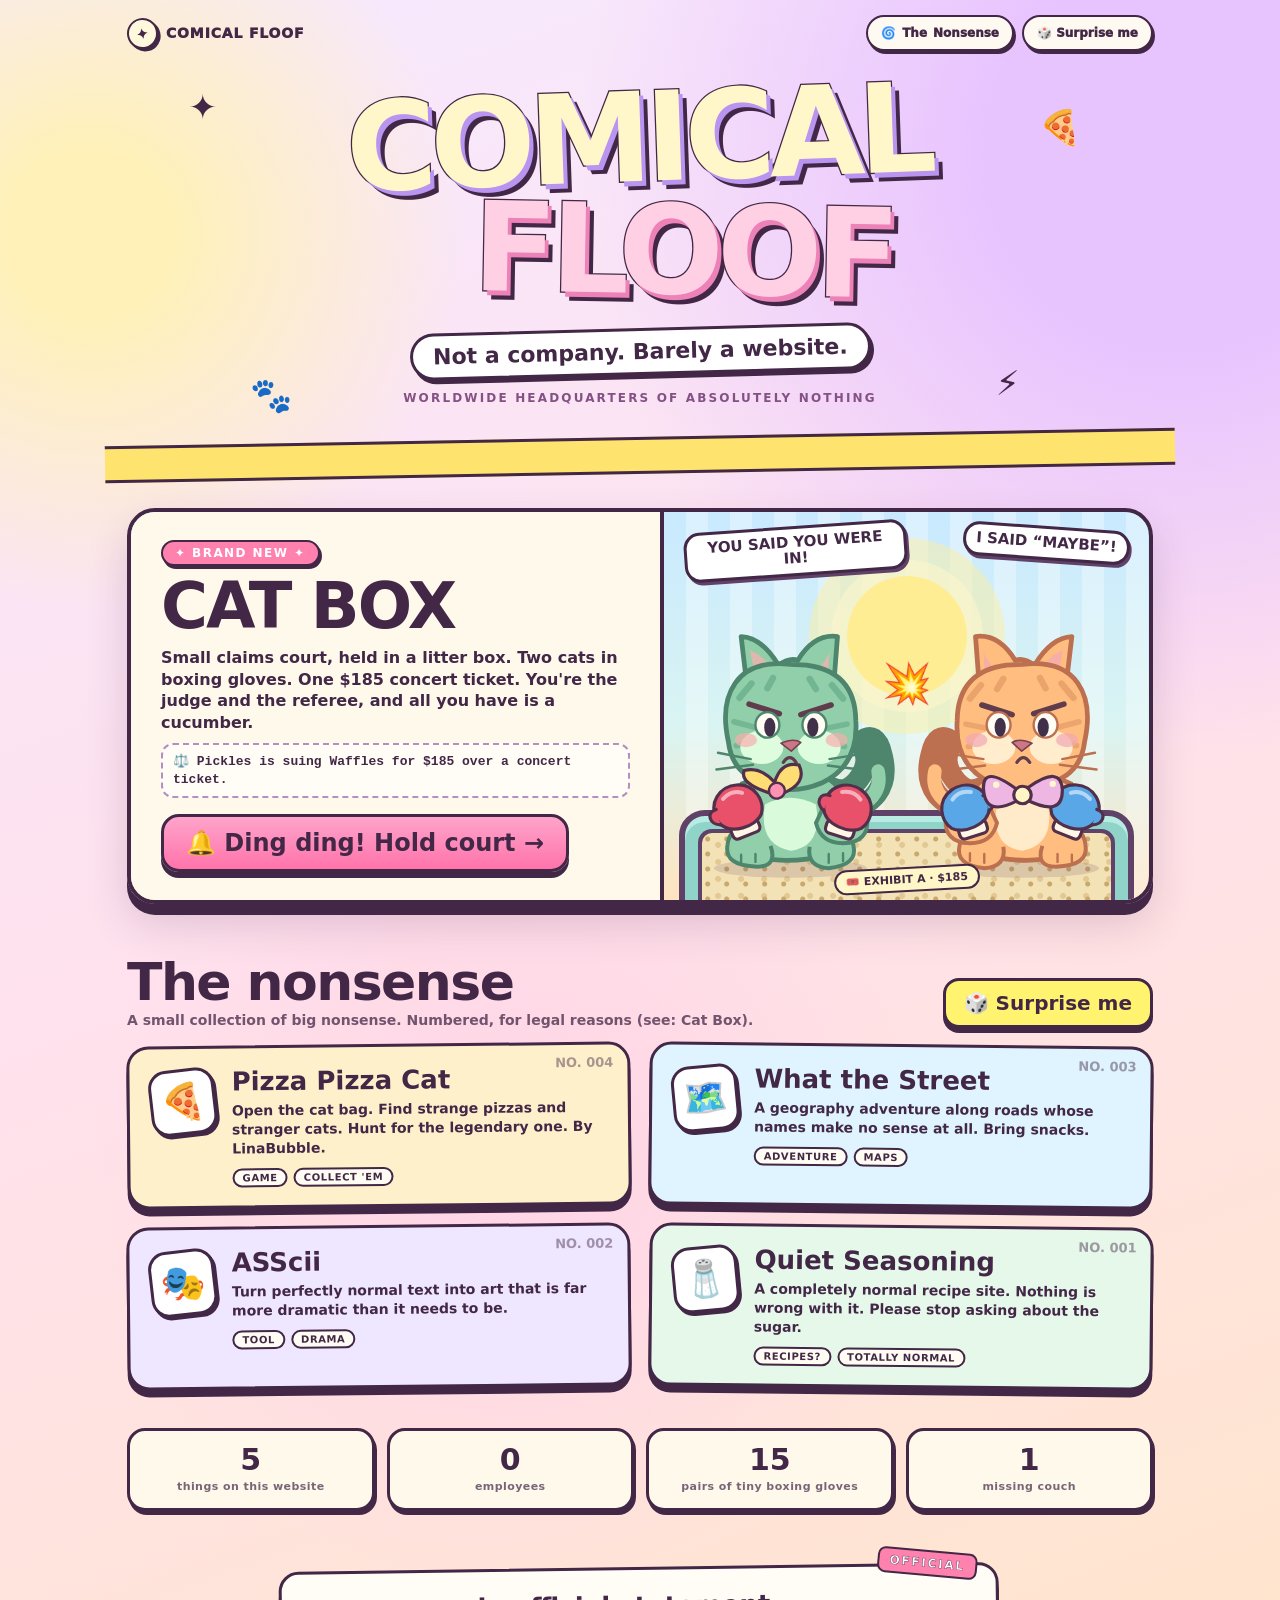
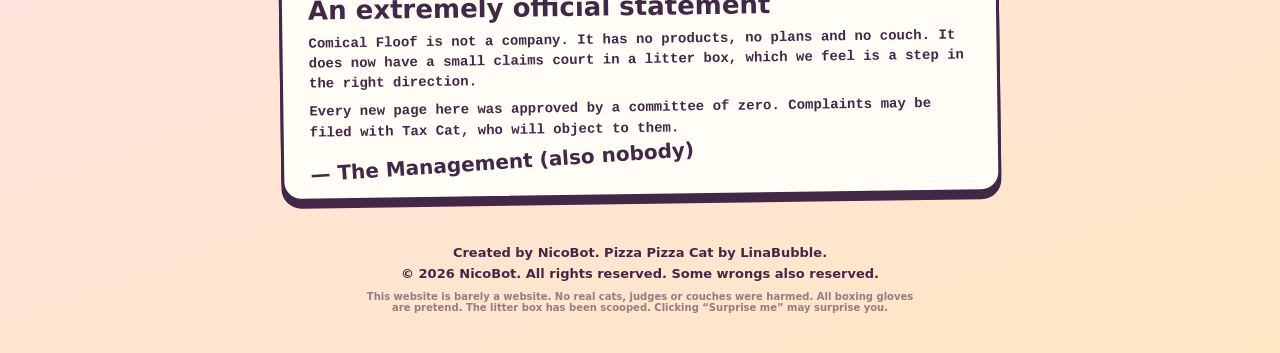
==== commit bd9ed535: "Cat Box: simpler layout with case card and courtroom exhibit - Pre-fight case card: 'X v. Y', who is" ====
--- a/index.html
+++ b/index.html
@@ -48,14 +48,14 @@
       <span class="new">✦ BRAND NEW ✦</span>
       <h2>CAT BOX</h2>
       <p>Small claims court, held in a litter box. Two cats in boxing gloves. One $185 concert ticket. You're the judge and the referee, and all you have is a cucumber.</p>
-      <p class="quote">📜 “Let the record show Waffles threw a jab over a $185 concert ticket.”</p>
+      <p class="quote">⚖️ Pickles is suing Waffles for $185 over a concert ticket.</p>
       <span class="play">🔔 Ding ding! Hold court →</span>
     </div>
     <div class="stage" aria-hidden="true">
       <div class="sun"></div><div class="floor"></div>
       <div class="bubble l">YOU SAID YOU WERE IN!</div><div class="bubble r">I SAID “MAYBE”!</div>
       <div class="cat l" id="catL"></div><div class="cat r" id="catR"></div>
-      <span class="boom">💥</span><span class="claimtag">💰 CLAIM: $185 · ONE EMPTY SEAT</span>
+      <span class="boom">💥</span><span class="claimtag">🎟️ EXHIBIT A · $185</span>
     </div>
   </a>
 
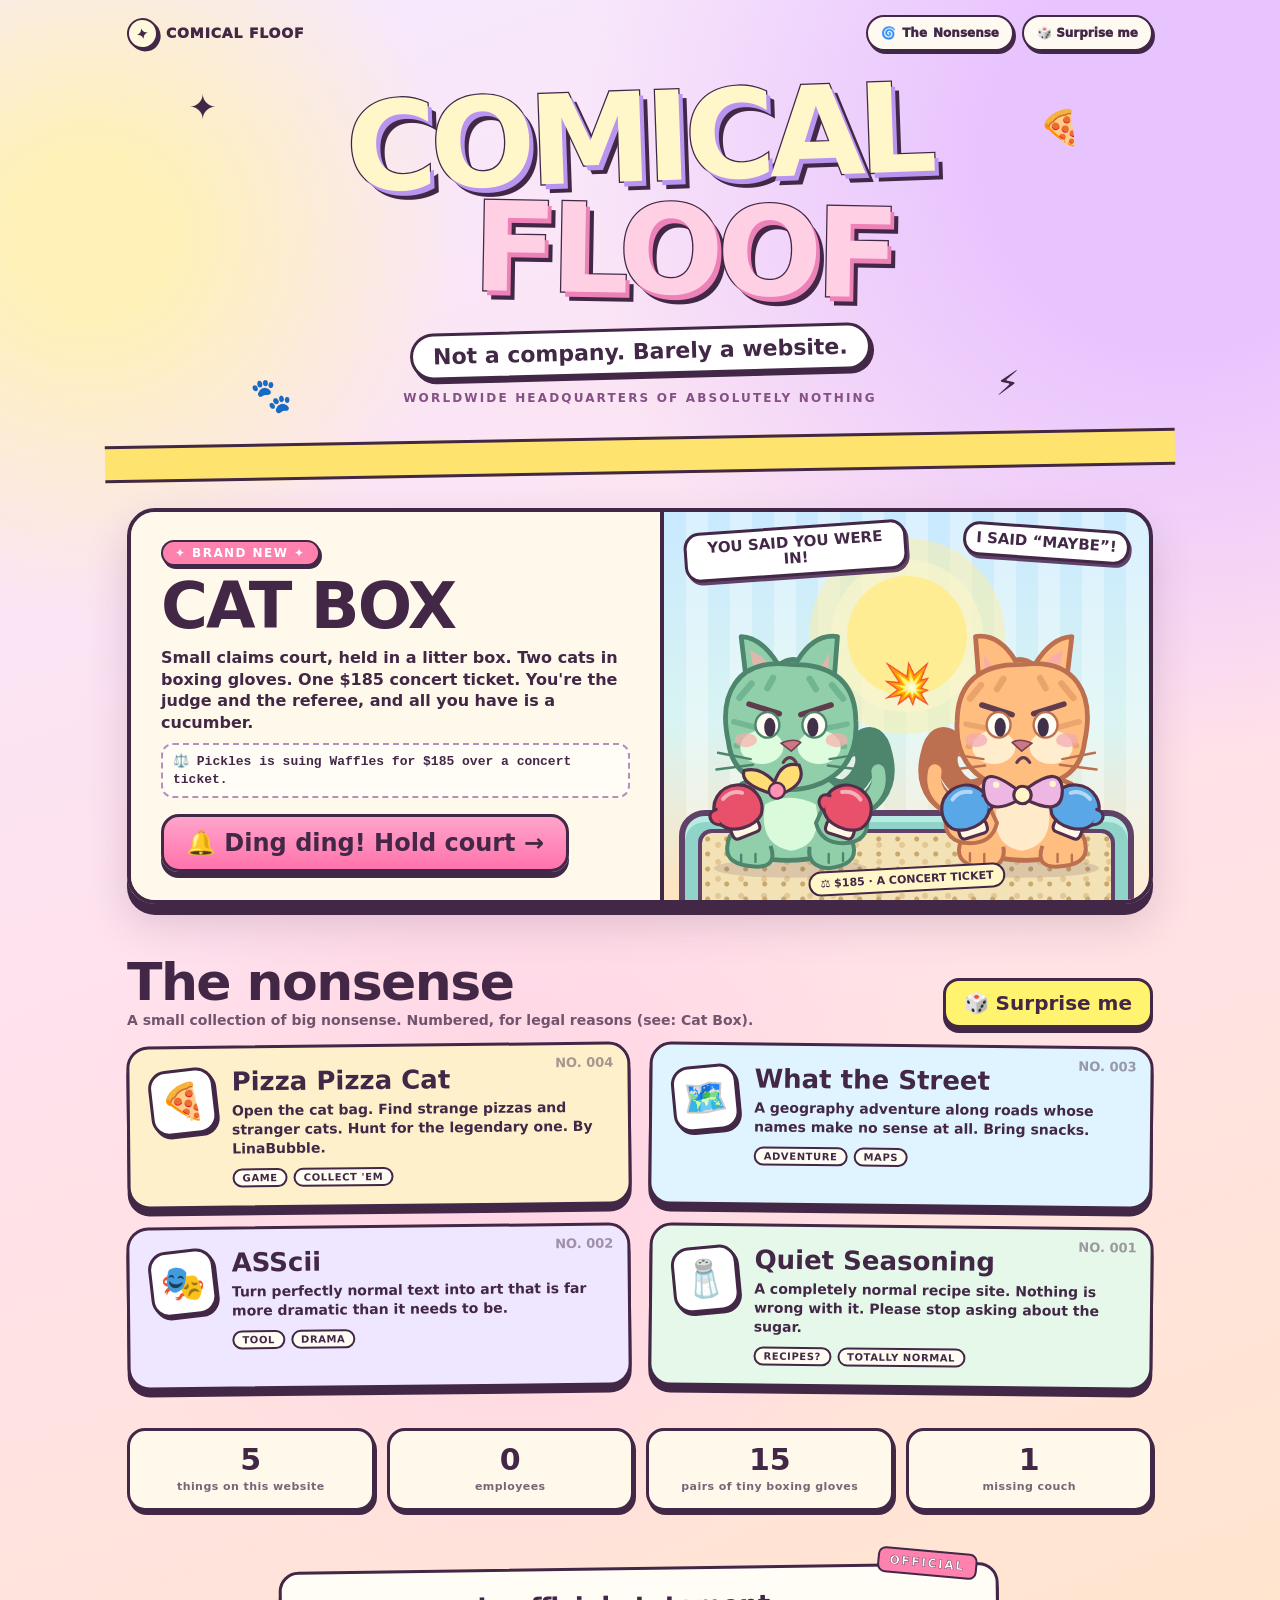
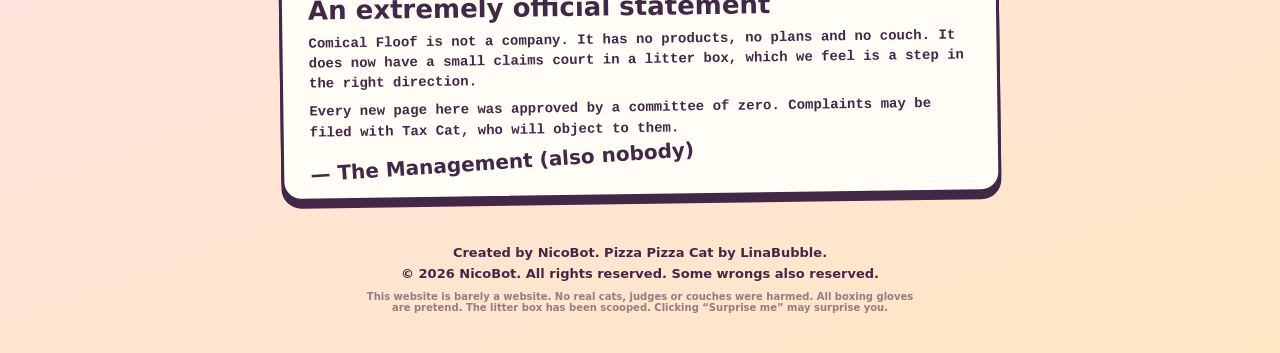
==== commit d86be5be: "Cat Box: remove the floating exhibit from the ring Co-Authored-By: Claude Opus 5.5 <noreply@anthropi" ====
--- a/index.html
+++ b/index.html
@@ -55,7 +55,7 @@
       <div class="sun"></div><div class="floor"></div>
       <div class="bubble l">YOU SAID YOU WERE IN!</div><div class="bubble r">I SAID “MAYBE”!</div>
       <div class="cat l" id="catL"></div><div class="cat r" id="catR"></div>
-      <span class="boom">💥</span><span class="claimtag">🎟️ EXHIBIT A · $185</span>
+      <span class="boom">💥</span><span class="claimtag">⚖️ $185 · A CONCERT TICKET</span>
     </div>
   </a>
 
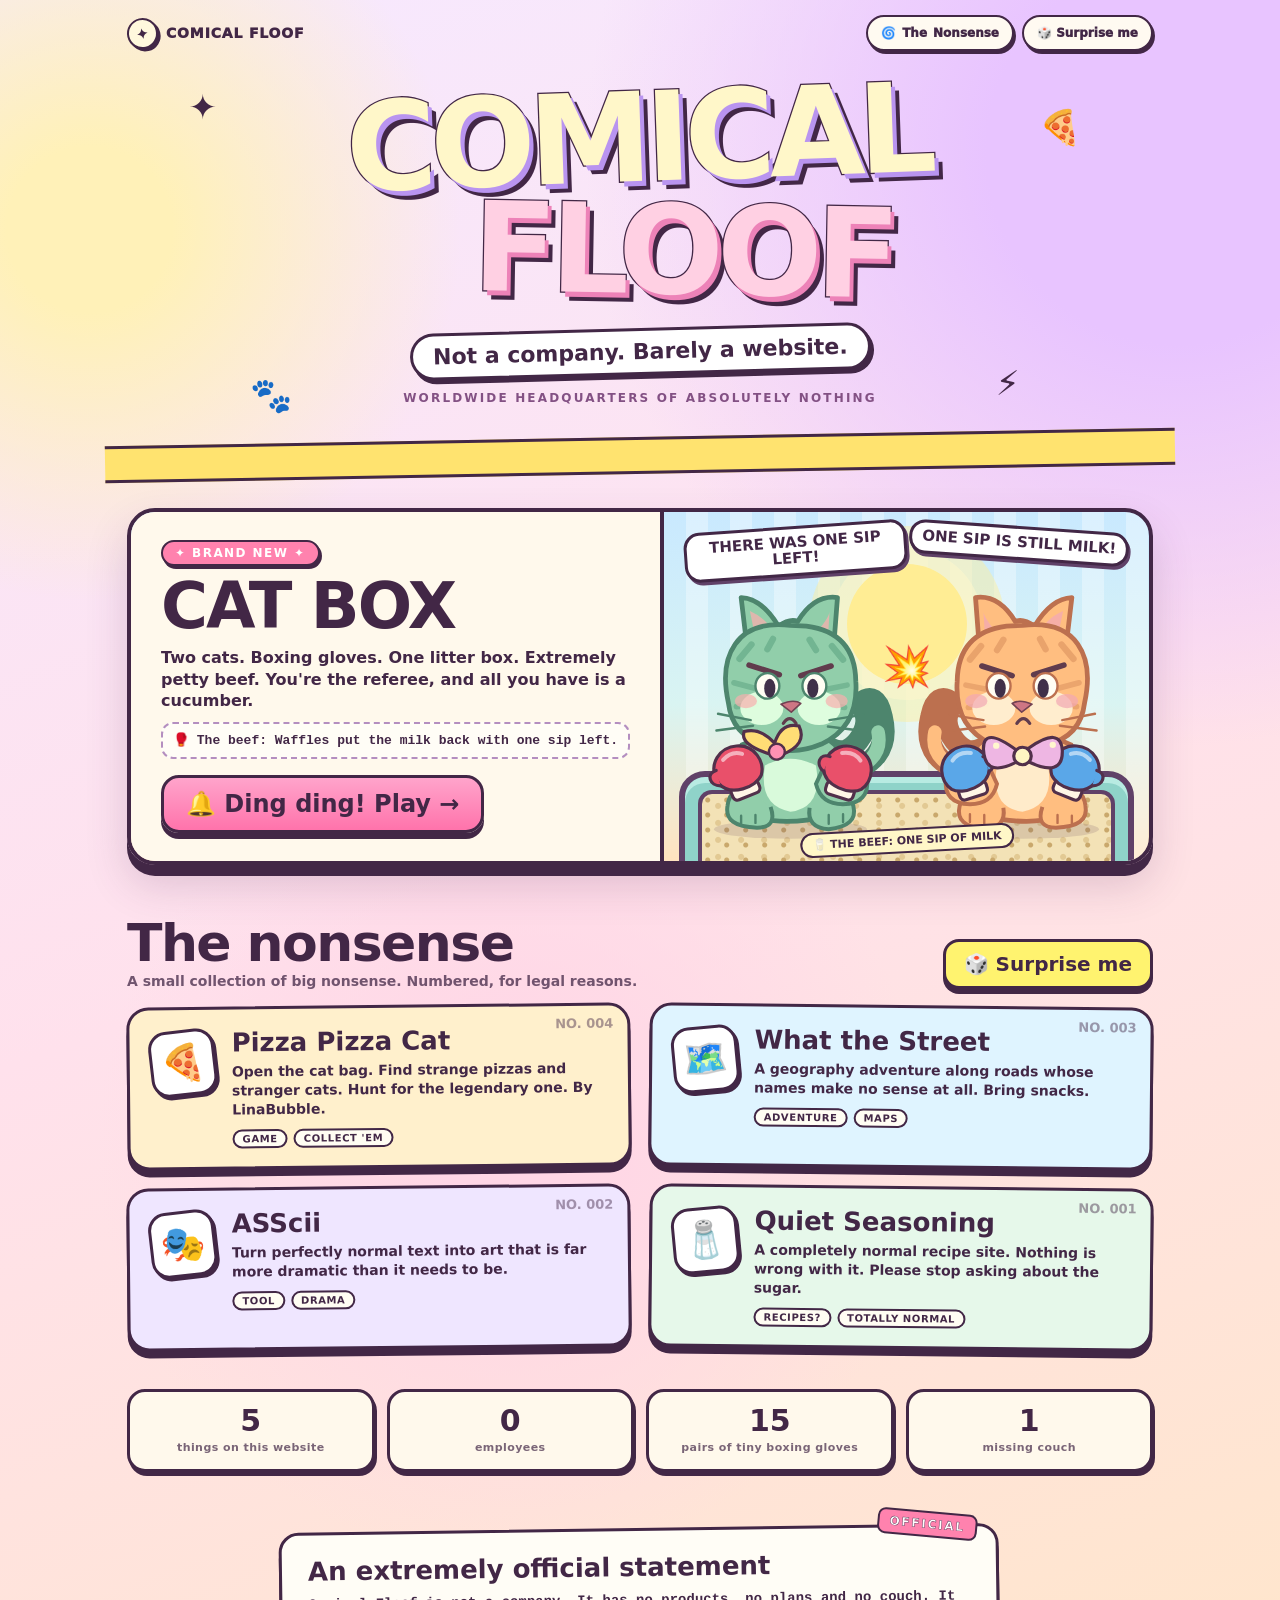
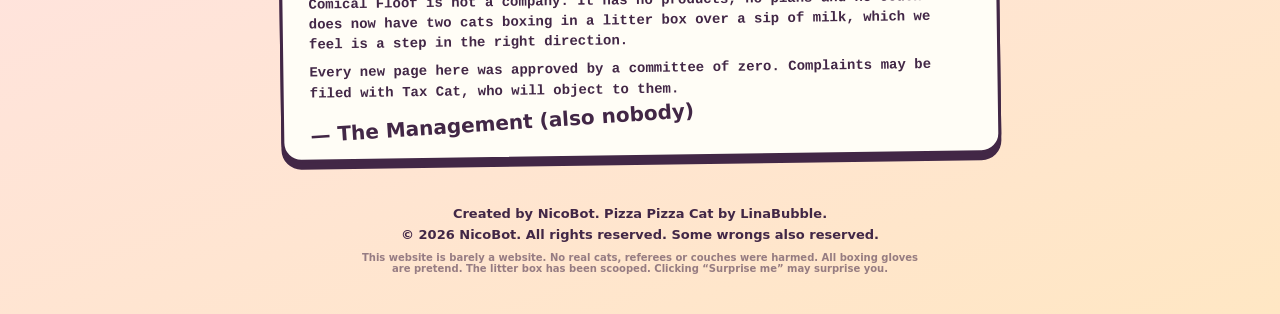
==== commit 96f98009: "Cat Box: petty everyday beef instead of courtroom claims - Twelve small human gripes (milk with one " ====
--- a/index.html
+++ b/index.html
@@ -4,7 +4,7 @@
 <meta charset="utf-8">
 <meta name="viewport" content="width=device-width, initial-scale=1, viewport-fit=cover">
 <meta name="theme-color" content="#f6e9ff">
-<meta name="description" content="Comical Floof: the very unofficial headquarters of important nonsense. Now featuring Cat Box, small claims court in a litter box.">
+<meta name="description" content="Comical Floof: the very unofficial headquarters of important nonsense. Now featuring Cat Box: two cats, one box, extremely petty beef.">
 <title>Comical Floof ✦ Not a company. Barely a website.</title>
 <style>
 :root{--ink:#422746;--paper:#fff9ec;--pink:#ff82ae;--ease:cubic-bezier(.2,.85,.25,1)}
@@ -41,27 +41,27 @@
     <p class="sub">Worldwide headquarters of absolutely nothing</p>
   </section>
 
-  <div class="ticker" aria-hidden="true"><div>🚨 BREAKING: SMALL CLAIMS COURT RELOCATES TO LITTER BOX ✦ CAT SUES CAT OVER $185 CONCERT TICKET (“I SAID MAYBE”) ✦ HEDGE NOW SHAPED LIKE DUCK ✦ CROCKPOT STILL CRUSTY ✦ JUDGE DESCRIBED AS “UNQUALIFIED” ✦ COUCH STILL MISSING ✦ PIZZA PIZZA CAT SIGHTED, UNCONFIRMED ✦ LOCAL ROAD NAMES REMAIN CONFUSING ✦ RECIPE SITE INSISTS IT IS NORMAL ✦ THIS TICKER HAS NO SOURCES ✦</div></div>
+  <div class="ticker" aria-hidden="true"><div>🚨 BREAKING: TWO CATS IN BOXING GLOVES SQUARE OFF IN LITTER BOX ✦ DISPUTE CONCERNS ONE (1) SIP OF MILK ✦ ICE TRAY STILL EMPTY ✦ COUCH STILL MISSING ✦ PIZZA PIZZA CAT SIGHTED, UNCONFIRMED ✦ LOCAL ROAD NAMES REMAIN CONFUSING ✦ RECIPE SITE INSISTS IT IS NORMAL ✦ THIS TICKER HAS NO SOURCES ✦</div></div>
 
   <a class="feature" href="catbox.html" aria-label="Play Cat Box, the newest game">
     <div class="feature-copy">
       <span class="new">✦ BRAND NEW ✦</span>
       <h2>CAT BOX</h2>
-      <p>Small claims court, held in a litter box. Two cats in boxing gloves. One $185 concert ticket. You're the judge and the referee, and all you have is a cucumber.</p>
-      <p class="quote">⚖️ Pickles is suing Waffles for $185 over a concert ticket.</p>
-      <span class="play">🔔 Ding ding! Hold court →</span>
+      <p>Two cats. Boxing gloves. One litter box. Extremely petty beef. You're the referee, and all you have is a cucumber.</p>
+      <p class="quote">🥊 The beef: Waffles put the milk back with one sip left.</p>
+      <span class="play">🔔 Ding ding! Play →</span>
     </div>
     <div class="stage" aria-hidden="true">
       <div class="sun"></div><div class="floor"></div>
-      <div class="bubble l">YOU SAID YOU WERE IN!</div><div class="bubble r">I SAID “MAYBE”!</div>
+      <div class="bubble l">THERE WAS ONE SIP LEFT!</div><div class="bubble r">ONE SIP IS STILL MILK!</div>
       <div class="cat l" id="catL"></div><div class="cat r" id="catR"></div>
-      <span class="boom">💥</span><span class="claimtag">⚖️ $185 · A CONCERT TICKET</span>
+      <span class="boom">💥</span><span class="claimtag">🥛 THE BEEF: ONE SIP OF MILK</span>
     </div>
   </a>
 
   <section id="projects">
     <div class="section-head">
-      <div><h2>The nonsense</h2><p>A small collection of big nonsense. Numbered, for legal reasons (see: Cat Box).</p></div>
+      <div><h2>The nonsense</h2><p>A small collection of big nonsense. Numbered, for legal reasons.</p></div>
       <button class="surprise" type="button" data-surprise>🎲 Surprise me</button>
     </div>
     <div class="grid">
@@ -81,7 +81,7 @@
 
   <section class="notice">
     <h2>An extremely official statement</h2>
-    <p>Comical Floof is not a company. It has no products, no plans and no couch. It does now have a small claims court in a litter box, which we feel is a step in the right direction.</p>
+    <p>Comical Floof is not a company. It has no products, no plans and no couch. It does now have two cats boxing in a litter box over a sip of milk, which we feel is a step in the right direction.</p>
     <p>Every new page here was approved by a committee of zero. Complaints may be filed with Tax Cat, who will object to them.</p>
     <span class="sig">— The Management (also nobody)</span>
   </section>
@@ -89,7 +89,7 @@
   <footer>
     <p>Created by <strong>NicoBot</strong>. Pizza Pizza Cat by <strong>LinaBubble</strong>.</p>
     <p>© 2026 NicoBot. All rights reserved. Some wrongs also reserved.</p>
-    <p class="fine">This website is barely a website. No real cats, judges or couches were harmed. All boxing gloves are pretend. The litter box has been scooped. Clicking “Surprise me” may surprise you.</p>
+    <p class="fine">This website is barely a website. No real cats, referees or couches were harmed. All boxing gloves are pretend. The litter box has been scooped. Clicking “Surprise me” may surprise you.</p>
   </footer>
 </div>
 <script>
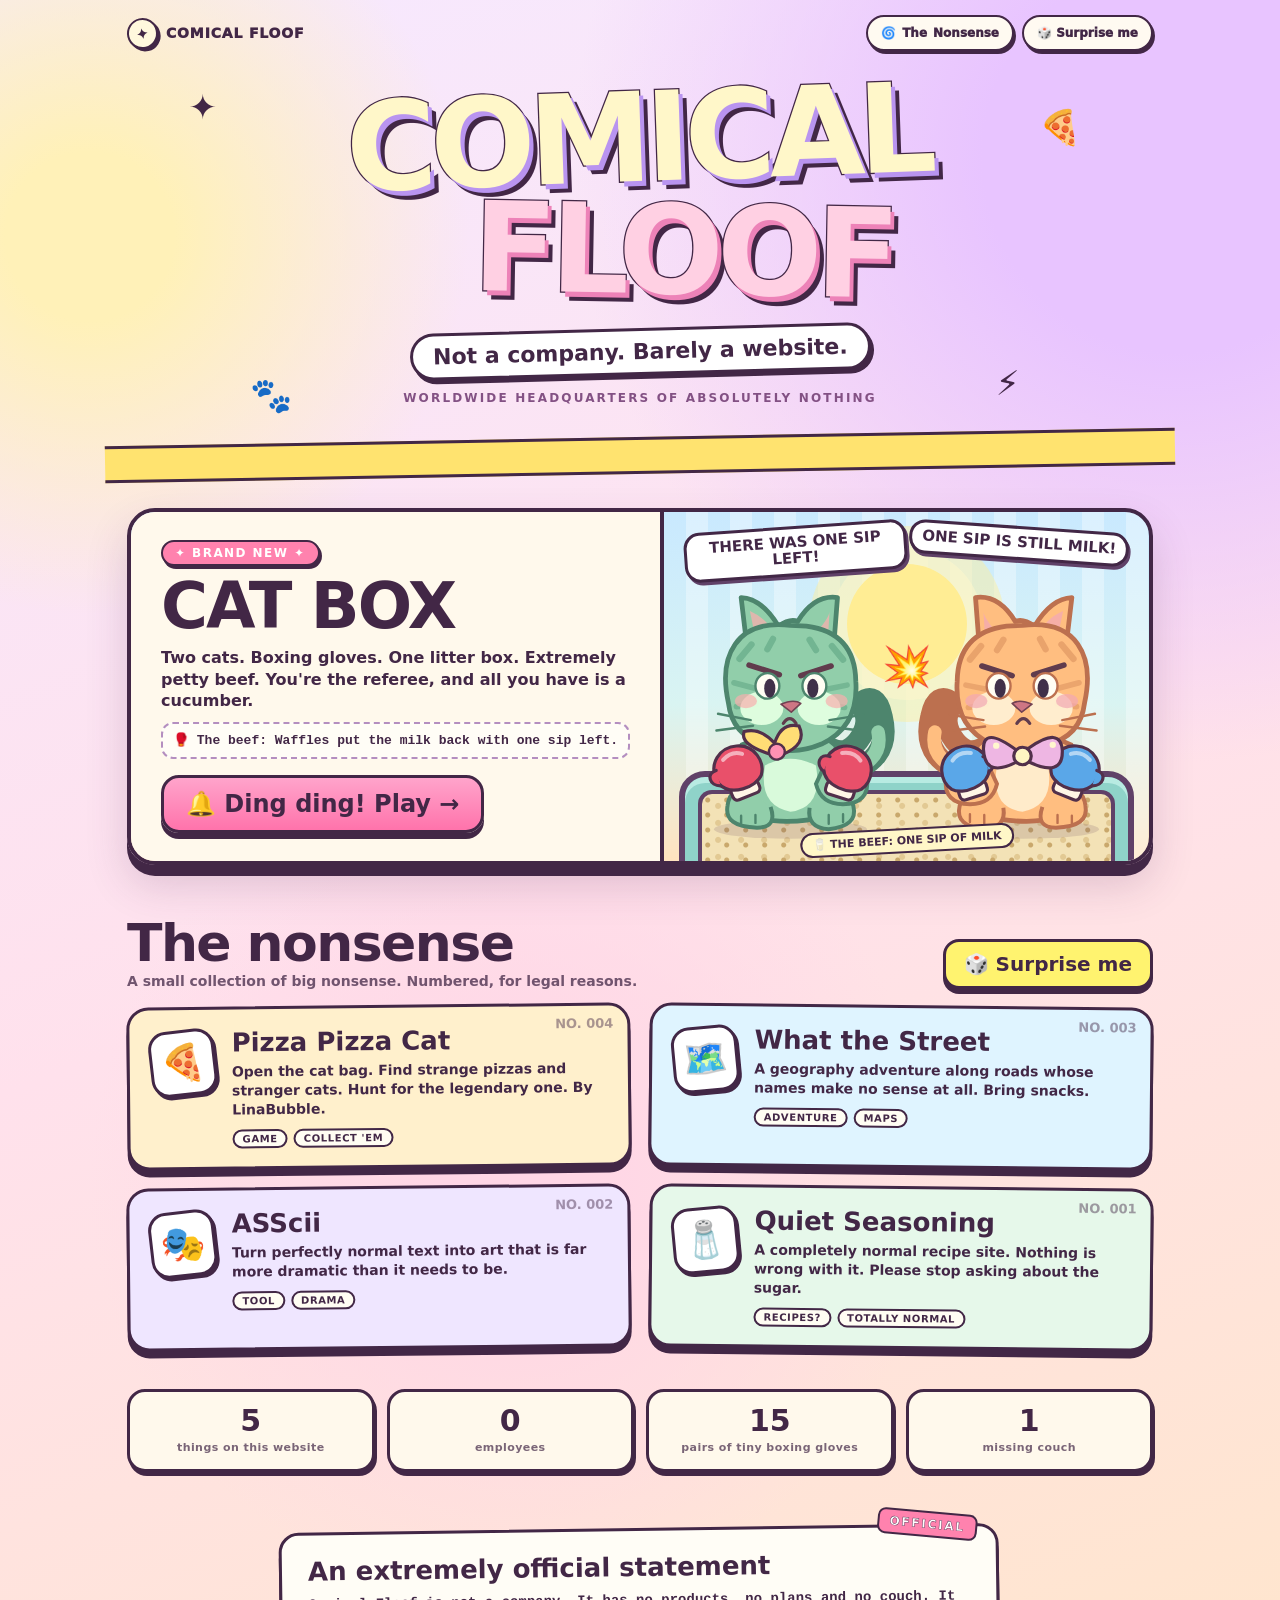
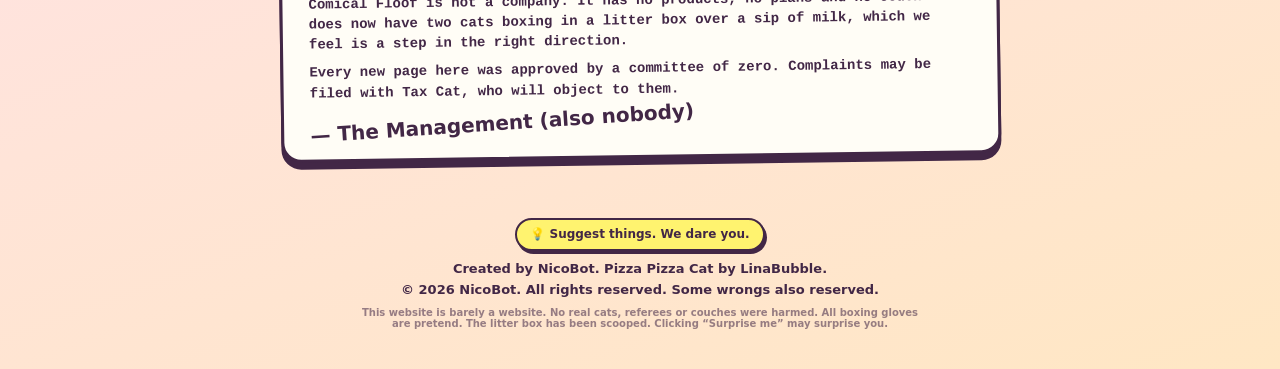
==== commit 49c95ede: "Add the Suggestion Box page and a link to it on every page - suggestions/: page, CSS and JS, SCOWL w" ====
--- a/index.html
+++ b/index.html
@@ -26,6 +26,7 @@
 @media(max-width:520px){.wrap{padding:10px 12px 34px}.ticker{margin-inline:-12px}.mini-btn{font-size:11px;padding:8px 10px;white-space:nowrap}.mini-btn .lbl{display:none}.hero h1{font-size:62px}.sub{font-size:10px;letter-spacing:.12em}.s2{right:3%;top:8px}.s3,.s4{display:none}.s1{left:3%;top:8px}.brand{font-size:12px}.sticker{font-size:24px}.feature{border-radius:22px;border-width:3px}.feature-copy{padding:20px 18px}.feature p{font-size:15px}.card{padding:16px 14px;gap:12px}.card .icon{width:54px;height:54px;font-size:28px}.card h3{font-size:22px}.notice{padding:18px}.stage .bubble{font-size:13px}}
 @media(prefers-reduced-motion:reduce){*,*:before,*:after{animation:none!important;transition:none!important}html{scroll-behavior:auto}}
 </style>
+<style>.cf-suggest{display:inline-block;margin:12px 4px 4px;padding:7px 13px;border:2px solid #422746;border-radius:30px;background:#fff36f;color:#422746!important;font:800 12px/1.2 system-ui,-apple-system,"Segoe UI",sans-serif;letter-spacing:0;text-decoration:none!important;text-transform:none;box-shadow:2px 3px 0 #422746;animation:cfwob 2.6s ease-in-out infinite;white-space:nowrap}.cf-suggest:hover,.cf-suggest:focus-visible{animation-duration:.45s}@keyframes cfwob{0%,100%{transform:rotate(-3deg)}50%{transform:rotate(3deg)}}@media(prefers-reduced-motion:reduce){.cf-suggest{animation:none}}</style>
 </head>
 <body>
 <div class="wrap">
@@ -86,7 +87,7 @@
     <span class="sig">— The Management (also nobody)</span>
   </section>
 
-  <footer>
+  <footer><a class="cf-suggest" href="suggestions/index.html">💡 Suggest things. We dare you.</a>
     <p>Created by <strong>NicoBot</strong>. Pizza Pizza Cat by <strong>LinaBubble</strong>.</p>
     <p>© 2026 NicoBot. All rights reserved. Some wrongs also reserved.</p>
     <p class="fine">This website is barely a website. No real cats, referees or couches were harmed. All boxing gloves are pretend. The litter box has been scooped. Clicking “Surprise me” may surprise you.</p>
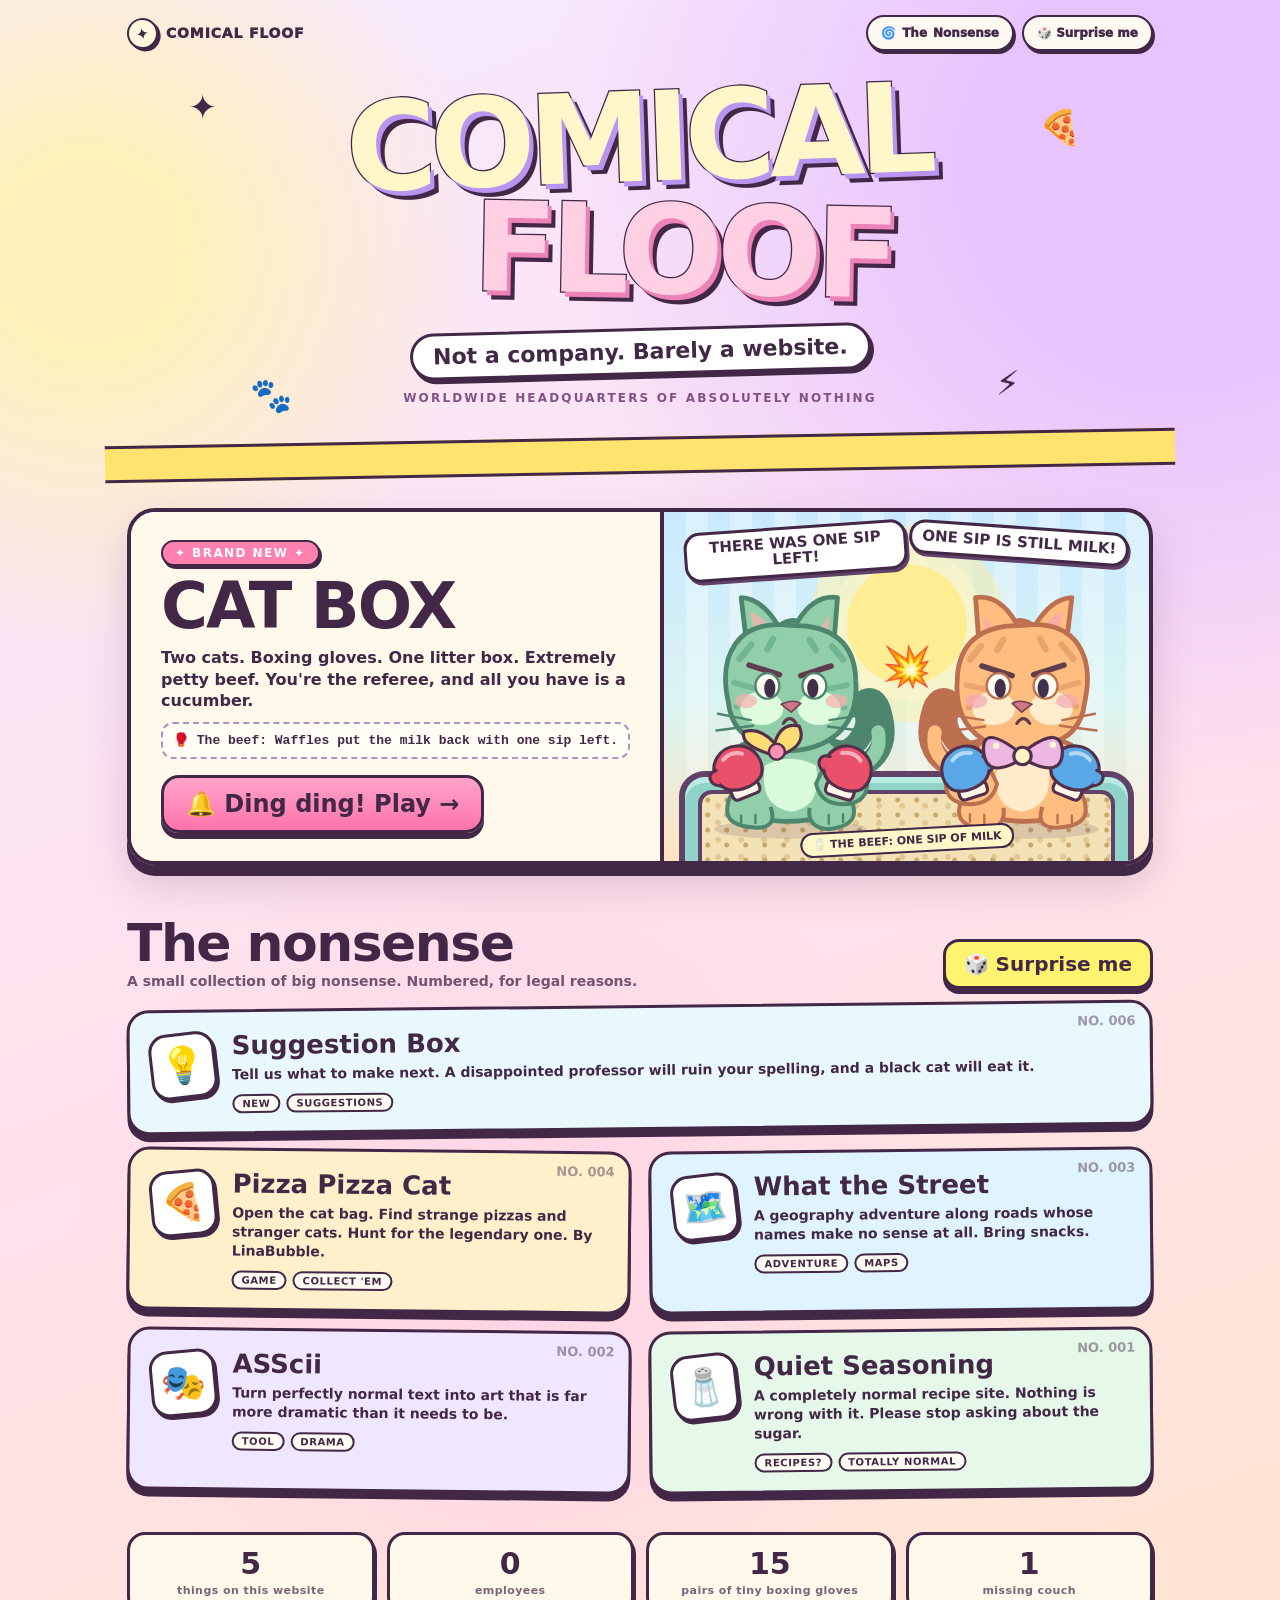
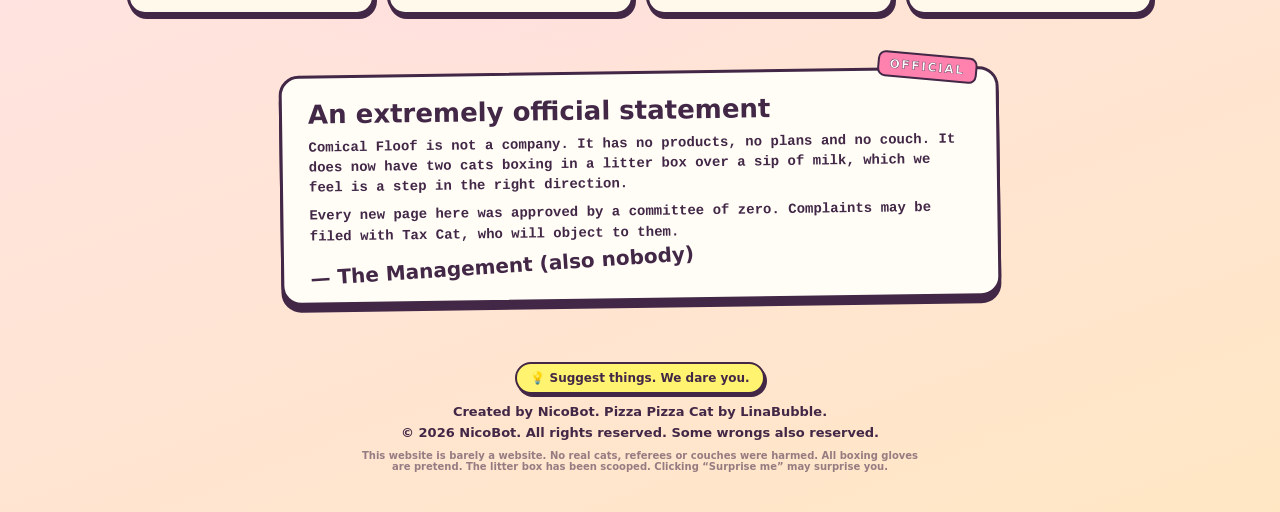
==== commit ce1f1328: "Suggestion Box: standalone suggestionbox.html in the site's style - One self-contained page at the t" ====
--- a/index.html
+++ b/index.html
@@ -17,7 +17,7 @@
 .feature{margin:34px 0 0;border:4px solid var(--ink);border-radius:28px;overflow:hidden;box-shadow:0 11px 0 var(--ink),0 20px 42px #58315d30;background:linear-gradient(180deg,#c9e9ff 0%,#d9f4f2 55%,#ffe3bf 100%);display:grid;grid-template-columns:1.1fr 1fr;position:relative;text-decoration:none;transition:transform .15s var(--ease)}.feature:hover{transform:translateY(-3px) rotate(-.3deg)}.feature-copy{padding:28px 30px;background:#fff9ec;border-right:4px solid var(--ink);display:flex;flex-direction:column;justify-content:center;gap:10px}.new{align-self:flex-start;font-size:12px;letter-spacing:.12em;background:#ff82ae;color:#fff;border:2.5px solid var(--ink);border-radius:40px;padding:4px 12px;box-shadow:2px 3px 0 var(--ink);animation:pulse 1.2s ease-in-out infinite}.feature h2{font:800 clamp(40px,6vw,64px)/.95 'Baloo 2',system-ui,sans-serif;margin:0;letter-spacing:-.03em}.feature p{margin:0;font-size:16px;line-height:1.35}.feature .quote{font-family:'Courier New',ui-monospace,monospace;font-weight:700;font-size:13px;background:#fffdf6;border:2px dashed #b48fc0;border-radius:12px;padding:8px 10px}.play{align-self:flex-start;margin-top:6px;border:3.5px solid var(--ink);border-radius:18px;background:linear-gradient(180deg,#ffa4cb,#ff73ab);box-shadow:0 6px 0 var(--ink);font:800 24px/1 'Baloo 2',system-ui,sans-serif;padding:14px 22px}.feature:active .play{transform:translateY(4px);box-shadow:0 2px 0 var(--ink)}
 .stage{position:relative;min-height:300px;overflow:hidden}.stage .sun{position:absolute;width:120px;height:120px;border-radius:50%;left:50%;top:32%;transform:translate(-50%,-50%);background:#ffed94;box-shadow:0 0 0 16px #fff8cc88,0 0 0 38px #ffed9470}.stage{background:repeating-linear-gradient(90deg,#ffffff00 0 22px,#ffffff55 22px 44px)}.stage .floor{position:absolute;bottom:-14px;left:3%;width:94%;height:104px;border:6px solid #604168;border-radius:26px 26px 10px 10px;background:#8fd3c9;box-shadow:inset 0 6px 0 #b8ebe2}.stage .floor:before{content:'';position:absolute;left:13px;right:13px;top:13px;bottom:0;border:4px solid #604168;border-bottom:0;border-radius:14px 14px 0 0;background:radial-gradient(circle at 30% 40%,#c9a86c 0 2px,transparent 3px) 0 0/19px 15px,radial-gradient(circle at 70% 70%,#e2c993 0 2.5px,transparent 3.5px) 0 0/23px 17px,#f3e2b6}.stage .claimtag{position:absolute;bottom:8px;left:50%;transform:translateX(-50%) rotate(-3deg);z-index:3;font-size:11px;white-space:nowrap;background:#fff7c8;border:2px solid var(--ink);border-radius:30px;padding:4px 10px}.stage .cat{position:absolute;bottom:22px;width:46%}.stage .cat.l{left:3%;animation:spar-l 1.6s ease-in-out infinite}.stage .cat.r{right:3%;animation:spar-r 1.6s ease-in-out infinite}.stage .happy-face{opacity:0}.stage svg{width:100%;height:auto;display:block;overflow:visible}.stage .boom{position:absolute;left:50%;top:44%;transform:translate(-50%,-50%);font-size:40px;animation:boom 1.6s ease-in-out infinite}.stage .bubble{position:absolute;top:14px;font:800 15px/1.05 'Baloo 2',system-ui,sans-serif;background:#fff;border:3px solid var(--ink);border-radius:16px;padding:6px 10px;box-shadow:2px 3px 0 #604168;max-width:46%;text-align:center}.stage .bubble.l{left:4%;transform:rotate(-4deg)}.stage .bubble.r{right:4%;transform:rotate(4deg)}
 .section-head{display:flex;align-items:end;justify-content:space-between;gap:14px;margin:52px 0 16px;flex-wrap:wrap}.section-head h2{font:800 clamp(34px,5vw,52px)/1 'Baloo 2',system-ui,sans-serif;margin:0;letter-spacing:-.03em}.section-head p{margin:4px 0 0;font-size:14px;opacity:.75}.surprise{border:3px solid var(--ink);border-radius:16px;background:#fff36f;box-shadow:0 5px 0 var(--ink);font:800 20px/1 'Baloo 2',system-ui,sans-serif;padding:12px 18px}.surprise:hover{transform:translateY(-2px) rotate(-2deg)}.surprise:active{transform:translateY(4px);box-shadow:0 1px 0 var(--ink)}
-.grid{display:grid;grid-template-columns:repeat(2,1fr);gap:18px}.card{position:relative;display:flex;gap:16px;align-items:flex-start;text-decoration:none;background:var(--bg,#fff9ec);border:3.5px solid var(--ink);border-radius:22px;padding:20px 20px 18px;box-shadow:0 7px 0 var(--ink);transition:transform .15s var(--ease),box-shadow .15s}.card:nth-child(odd){transform:rotate(-.6deg)}.card:nth-child(even){transform:rotate(.6deg)}.card:hover,.card:focus-visible{transform:translateY(-4px) rotate(0);box-shadow:0 11px 0 var(--ink)}.card:active{transform:translateY(3px);box-shadow:0 3px 0 var(--ink)}.card .num{position:absolute;right:14px;top:10px;font:800 13px 'Baloo 2',system-ui,sans-serif;opacity:.45}.card .icon{flex:none;width:66px;height:66px;display:grid;place-items:center;font-size:36px;background:#fff;border:3px solid var(--ink);border-radius:18px;box-shadow:2px 3px 0 var(--ink);transform:rotate(-6deg)}.card:hover .icon{animation:wiggle .5s ease-in-out 2}.card h3{margin:0;font:800 26px/1.05 'Baloo 2',system-ui,sans-serif}.card p{margin:6px 0 10px;font-size:14px;line-height:1.35;font-weight:700}.card .meta{display:flex;gap:6px;flex-wrap:wrap}.card .meta span{font-size:10px;letter-spacing:.06em;border:2px solid var(--ink);border-radius:30px;padding:2px 8px;background:#fffdf3}.card.hot .meta span:first-child{background:#ff82ae;color:#fff}
+.grid{display:grid;grid-template-columns:repeat(2,1fr);gap:18px}.card{position:relative;display:flex;gap:16px;align-items:flex-start;text-decoration:none;background:var(--bg,#fff9ec);border:3.5px solid var(--ink);border-radius:22px;padding:20px 20px 18px;box-shadow:0 7px 0 var(--ink);transition:transform .15s var(--ease),box-shadow .15s}.card.wide{grid-column:1/-1}.card:nth-child(odd){transform:rotate(-.6deg)}.card:nth-child(even){transform:rotate(.6deg)}.card:hover,.card:focus-visible{transform:translateY(-4px) rotate(0);box-shadow:0 11px 0 var(--ink)}.card:active{transform:translateY(3px);box-shadow:0 3px 0 var(--ink)}.card .num{position:absolute;right:14px;top:10px;font:800 13px 'Baloo 2',system-ui,sans-serif;opacity:.45}.card .icon{flex:none;width:66px;height:66px;display:grid;place-items:center;font-size:36px;background:#fff;border:3px solid var(--ink);border-radius:18px;box-shadow:2px 3px 0 var(--ink);transform:rotate(-6deg)}.card:hover .icon{animation:wiggle .5s ease-in-out 2}.card h3{margin:0;font:800 26px/1.05 'Baloo 2',system-ui,sans-serif}.card p{margin:6px 0 10px;font-size:14px;line-height:1.35;font-weight:700}.card .meta{display:flex;gap:6px;flex-wrap:wrap}.card .meta span{font-size:10px;letter-spacing:.06em;border:2px solid var(--ink);border-radius:30px;padding:2px 8px;background:#fffdf3}.card.hot .meta span:first-child{background:#ff82ae;color:#fff}
 .notice{margin:56px auto 0;max-width:720px;background:#fffdf6;border:3px solid var(--ink);border-radius:20px;box-shadow:0 7px 0 var(--ink);padding:22px 26px;position:relative;transform:rotate(-.8deg)}.notice:before{content:'OFFICIAL';position:absolute;right:18px;top:-16px;font-size:12px;letter-spacing:.15em;background:#ff82ae;color:#fff;border:2.5px solid var(--ink);border-radius:8px;padding:4px 10px;transform:rotate(6deg);-webkit-text-stroke:.4px var(--ink)}.notice h2{margin:0 0 6px;font:800 26px/1.1 'Baloo 2',system-ui,sans-serif}.notice p{margin:8px 0 0;font-family:'Courier New',ui-monospace,monospace;font-weight:700;font-size:14px;line-height:1.45}.notice .sig{font-family:'Baloo 2',system-ui,sans-serif;font-size:20px;transform:rotate(-3deg);display:inline-block;margin-top:10px}
 .stats{display:grid;grid-template-columns:repeat(4,1fr);gap:12px;margin-top:40px}.stat{text-align:center;background:#fff9ec;border:3px solid var(--ink);border-radius:18px;padding:14px 8px;box-shadow:2px 4px 0 var(--ink)}.stat b{display:block;font:800 30px/1 'Baloo 2',system-ui,sans-serif}.stat small{font-size:11px;opacity:.7;letter-spacing:.04em}
 footer{text-align:center;margin-top:48px;font-size:13px}footer p{margin:6px 0}footer .fine{font-size:10px;opacity:.55;max-width:560px;margin:10px auto 0;font-weight:700}
@@ -66,6 +66,7 @@
       <button class="surprise" type="button" data-surprise>🎲 Surprise me</button>
     </div>
     <div class="grid">
+      <a class="card wide" href="suggestionbox.html" style="--bg:#e9f7ff"><span class="num">NO. 006</span><span class="icon">💡</span><div><h3>Suggestion Box</h3><p>Tell us what to make next. A disappointed professor will ruin your spelling, and a black cat will eat it.</p><div class="meta"><span>NEW</span><span>SUGGESTIONS</span></div></div></a>
       <a class="card" href="pizzapizzacat.html" style="--bg:#fff0cc"><span class="num">NO. 004</span><span class="icon">🍕</span><div><h3>Pizza Pizza Cat</h3><p>Open the cat bag. Find strange pizzas and stranger cats. Hunt for the legendary one. By LinaBubble.</p><div class="meta"><span>GAME</span><span>COLLECT 'EM</span></div></div></a>
       <a class="card" href="whatthestreet.html" style="--bg:#dff4ff"><span class="num">NO. 003</span><span class="icon">🗺️</span><div><h3>What the Street</h3><p>A geography adventure along roads whose names make no sense at all. Bring snacks.</p><div class="meta"><span>ADVENTURE</span><span>MAPS</span></div></div></a>
       <a class="card" href="asscii.html" style="--bg:#efe6ff"><span class="num">NO. 002</span><span class="icon">🎭</span><div><h3>ASScii</h3><p>Turn perfectly normal text into art that is far more dramatic than it needs to be.</p><div class="meta"><span>TOOL</span><span>DRAMA</span></div></div></a>
@@ -87,7 +88,7 @@
     <span class="sig">— The Management (also nobody)</span>
   </section>
 
-  <footer><a class="cf-suggest" href="suggestions/index.html">💡 Suggest things. We dare you.</a>
+  <footer><a class="cf-suggest" href="suggestionbox.html">💡 Suggest things. We dare you.</a>
     <p>Created by <strong>NicoBot</strong>. Pizza Pizza Cat by <strong>LinaBubble</strong>.</p>
     <p>© 2026 NicoBot. All rights reserved. Some wrongs also reserved.</p>
     <p class="fine">This website is barely a website. No real cats, referees or couches were harmed. All boxing gloves are pretend. The litter box has been scooped. Clicking “Surprise me” may surprise you.</p>
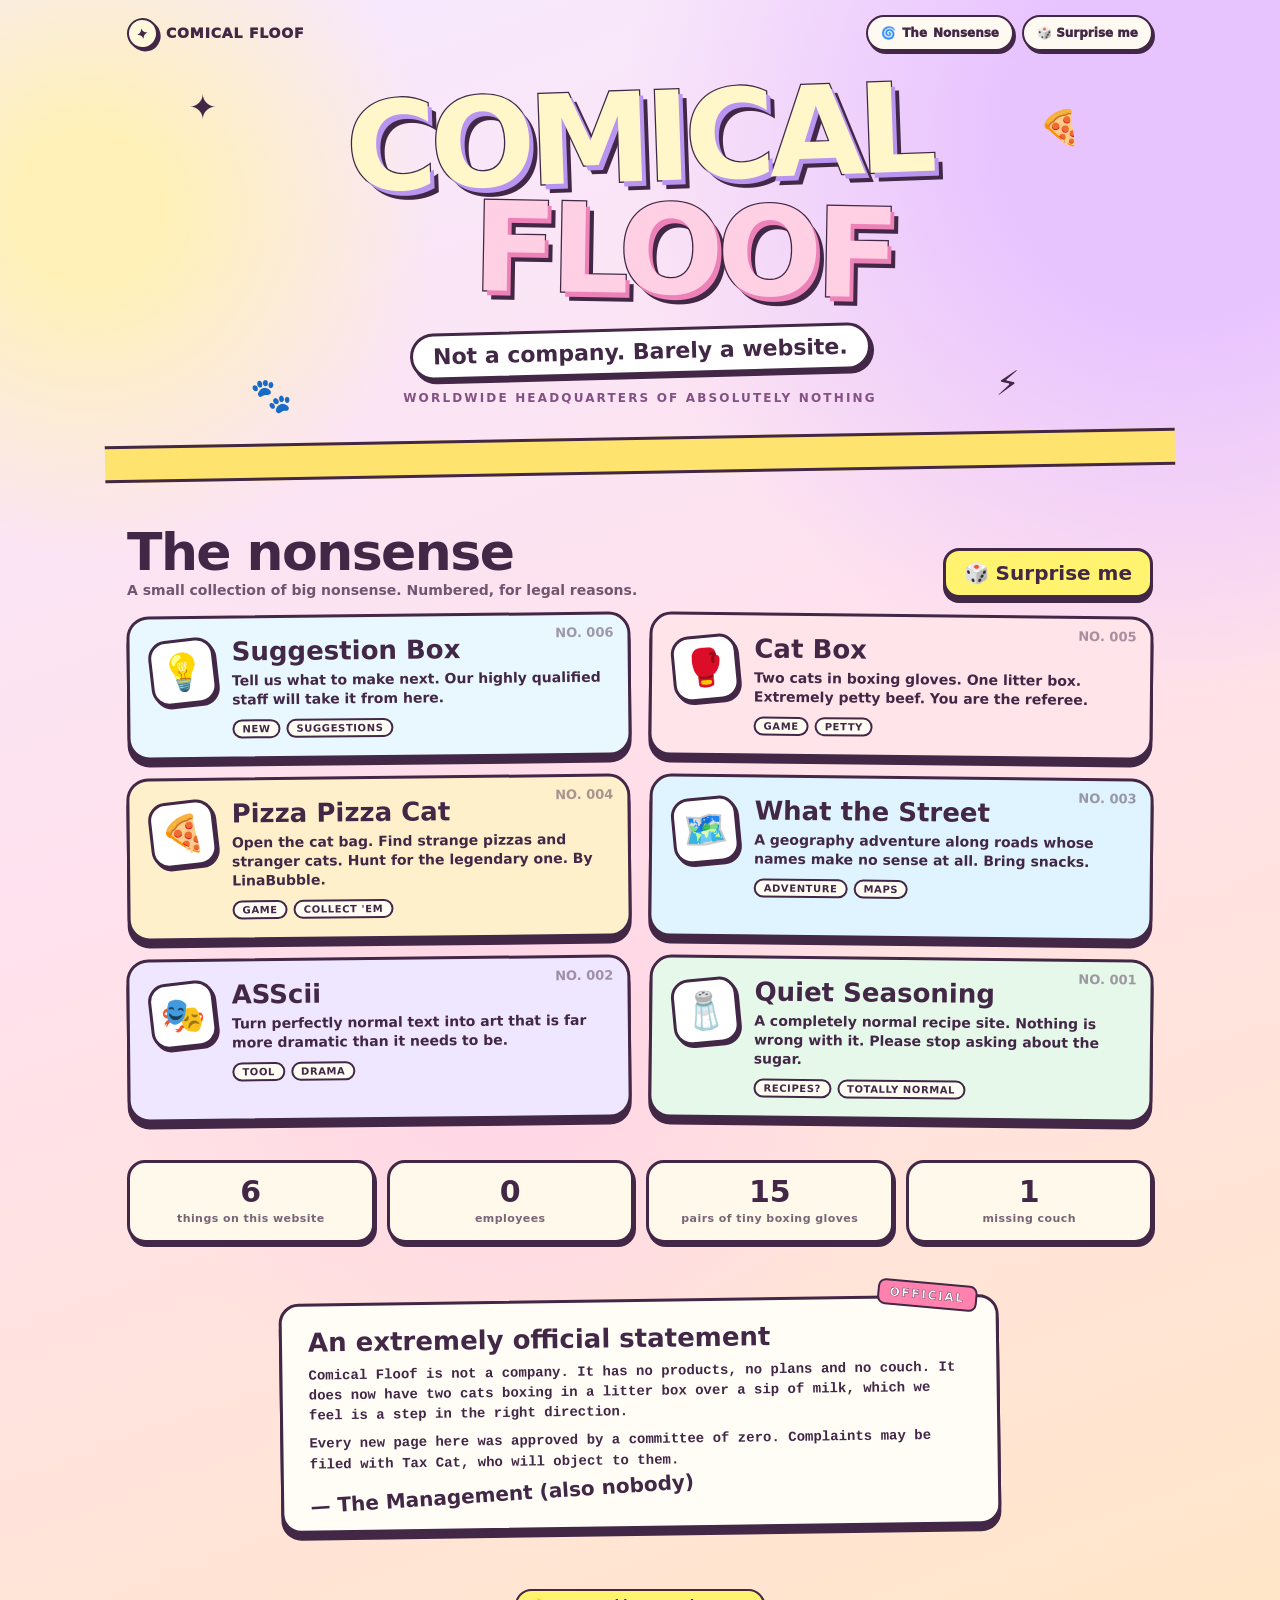
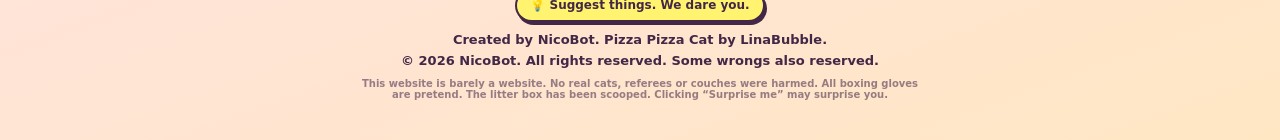
==== commit 9811be6e: "Home links on every page, demote Cat Box on home, Suggestion Box surprise + cat eats note Co-Authore" ====
--- a/index.html
+++ b/index.html
@@ -4,7 +4,7 @@
 <meta charset="utf-8">
 <meta name="viewport" content="width=device-width, initial-scale=1, viewport-fit=cover">
 <meta name="theme-color" content="#f6e9ff">
-<meta name="description" content="Comical Floof: the very unofficial headquarters of important nonsense. Now featuring Cat Box: two cats, one box, extremely petty beef.">
+<meta name="description" content="Comical Floof: the very unofficial headquarters of important nonsense. A small collection of big nonsense.">
 <title>Comical Floof ✦ Not a company. Barely a website.</title>
 <style>
 :root{--ink:#422746;--paper:#fff9ec;--pink:#ff82ae;--ease:cubic-bezier(.2,.85,.25,1)}
@@ -14,16 +14,14 @@
 .nav{display:flex;align-items:center;justify-content:space-between;gap:10px;margin-bottom:6px}.brand{display:flex;align-items:center;gap:8px;font-weight:1000;font-size:14px;letter-spacing:.06em;text-decoration:none}.brand-star{display:inline-grid;place-items:center;background:#fff8dd;width:31px;height:31px;border:2px solid var(--ink);border-radius:50%;box-shadow:2px 3px 0 var(--ink);transform:rotate(-13deg)}.nav-right{display:flex;gap:8px}.mini-btn{display:inline-flex;align-items:center;gap:6px;border:2.5px solid var(--ink);background:#fffaf1;border-radius:30px;box-shadow:2px 3px 0 var(--ink);padding:9px 13px;text-decoration:none;font-size:12px;font-weight:1000;transition:transform .1s}.mini-btn:hover,.mini-btn:focus-visible{transform:translateY(-2px)}.mini-btn:active{transform:translateY(2px);box-shadow:0 1px 0 var(--ink)}
 .hero{text-align:center;padding:26px 0 10px;position:relative}.hero h1{font-family:'Baloo 2','Nunito',system-ui,sans-serif;font-size:clamp(60px,11vw,124px);font-weight:800;letter-spacing:-.055em;line-height:.9;margin:0;color:#fff7c9;-webkit-text-stroke:2.5px var(--ink);paint-order:stroke fill;text-shadow:4px 5px 0 #b994f0,8px 9px 0 var(--ink);transform:rotate(-2deg)}.hero h1 span{display:block;color:#ffd0e3;text-shadow:4px 5px 0 #ed82b8,8px 9px 0 var(--ink);transform:rotate(3deg) translateX(4%)}.tag{display:inline-block;margin:22px 0 0;font-size:clamp(15px,2.4vw,22px);background:#fff;border:3px solid var(--ink);border-radius:50px;padding:8px 20px;box-shadow:3px 4px 0 var(--ink);transform:rotate(-1.5deg)}.sub{font-size:12px;letter-spacing:.18em;text-transform:uppercase;color:#835184;margin:16px 0 0}.sticker{position:absolute;font-size:34px;pointer-events:none}.s1{left:6%;top:30px;animation:wiggle 2.2s infinite}.s2{right:7%;top:50px;animation:wiggle 2.7s infinite reverse}.s3{left:12%;bottom:0;animation:wiggle 3s infinite}.s4{right:13%;bottom:12px;animation:wiggle 2.4s infinite}
 .ticker{margin:22px -22px 0;border-block:3px solid var(--ink);background:#ffe36f;overflow:hidden;white-space:nowrap;font-size:13px;letter-spacing:.06em;padding:8px 0;transform:rotate(-1deg)}.ticker div{display:inline-block;animation:tick 32s linear infinite;padding-left:100%}
-.feature{margin:34px 0 0;border:4px solid var(--ink);border-radius:28px;overflow:hidden;box-shadow:0 11px 0 var(--ink),0 20px 42px #58315d30;background:linear-gradient(180deg,#c9e9ff 0%,#d9f4f2 55%,#ffe3bf 100%);display:grid;grid-template-columns:1.1fr 1fr;position:relative;text-decoration:none;transition:transform .15s var(--ease)}.feature:hover{transform:translateY(-3px) rotate(-.3deg)}.feature-copy{padding:28px 30px;background:#fff9ec;border-right:4px solid var(--ink);display:flex;flex-direction:column;justify-content:center;gap:10px}.new{align-self:flex-start;font-size:12px;letter-spacing:.12em;background:#ff82ae;color:#fff;border:2.5px solid var(--ink);border-radius:40px;padding:4px 12px;box-shadow:2px 3px 0 var(--ink);animation:pulse 1.2s ease-in-out infinite}.feature h2{font:800 clamp(40px,6vw,64px)/.95 'Baloo 2',system-ui,sans-serif;margin:0;letter-spacing:-.03em}.feature p{margin:0;font-size:16px;line-height:1.35}.feature .quote{font-family:'Courier New',ui-monospace,monospace;font-weight:700;font-size:13px;background:#fffdf6;border:2px dashed #b48fc0;border-radius:12px;padding:8px 10px}.play{align-self:flex-start;margin-top:6px;border:3.5px solid var(--ink);border-radius:18px;background:linear-gradient(180deg,#ffa4cb,#ff73ab);box-shadow:0 6px 0 var(--ink);font:800 24px/1 'Baloo 2',system-ui,sans-serif;padding:14px 22px}.feature:active .play{transform:translateY(4px);box-shadow:0 2px 0 var(--ink)}
-.stage{position:relative;min-height:300px;overflow:hidden}.stage .sun{position:absolute;width:120px;height:120px;border-radius:50%;left:50%;top:32%;transform:translate(-50%,-50%);background:#ffed94;box-shadow:0 0 0 16px #fff8cc88,0 0 0 38px #ffed9470}.stage{background:repeating-linear-gradient(90deg,#ffffff00 0 22px,#ffffff55 22px 44px)}.stage .floor{position:absolute;bottom:-14px;left:3%;width:94%;height:104px;border:6px solid #604168;border-radius:26px 26px 10px 10px;background:#8fd3c9;box-shadow:inset 0 6px 0 #b8ebe2}.stage .floor:before{content:'';position:absolute;left:13px;right:13px;top:13px;bottom:0;border:4px solid #604168;border-bottom:0;border-radius:14px 14px 0 0;background:radial-gradient(circle at 30% 40%,#c9a86c 0 2px,transparent 3px) 0 0/19px 15px,radial-gradient(circle at 70% 70%,#e2c993 0 2.5px,transparent 3.5px) 0 0/23px 17px,#f3e2b6}.stage .claimtag{position:absolute;bottom:8px;left:50%;transform:translateX(-50%) rotate(-3deg);z-index:3;font-size:11px;white-space:nowrap;background:#fff7c8;border:2px solid var(--ink);border-radius:30px;padding:4px 10px}.stage .cat{position:absolute;bottom:22px;width:46%}.stage .cat.l{left:3%;animation:spar-l 1.6s ease-in-out infinite}.stage .cat.r{right:3%;animation:spar-r 1.6s ease-in-out infinite}.stage .happy-face{opacity:0}.stage svg{width:100%;height:auto;display:block;overflow:visible}.stage .boom{position:absolute;left:50%;top:44%;transform:translate(-50%,-50%);font-size:40px;animation:boom 1.6s ease-in-out infinite}.stage .bubble{position:absolute;top:14px;font:800 15px/1.05 'Baloo 2',system-ui,sans-serif;background:#fff;border:3px solid var(--ink);border-radius:16px;padding:6px 10px;box-shadow:2px 3px 0 #604168;max-width:46%;text-align:center}.stage .bubble.l{left:4%;transform:rotate(-4deg)}.stage .bubble.r{right:4%;transform:rotate(4deg)}
 .section-head{display:flex;align-items:end;justify-content:space-between;gap:14px;margin:52px 0 16px;flex-wrap:wrap}.section-head h2{font:800 clamp(34px,5vw,52px)/1 'Baloo 2',system-ui,sans-serif;margin:0;letter-spacing:-.03em}.section-head p{margin:4px 0 0;font-size:14px;opacity:.75}.surprise{border:3px solid var(--ink);border-radius:16px;background:#fff36f;box-shadow:0 5px 0 var(--ink);font:800 20px/1 'Baloo 2',system-ui,sans-serif;padding:12px 18px}.surprise:hover{transform:translateY(-2px) rotate(-2deg)}.surprise:active{transform:translateY(4px);box-shadow:0 1px 0 var(--ink)}
 .grid{display:grid;grid-template-columns:repeat(2,1fr);gap:18px}.card{position:relative;display:flex;gap:16px;align-items:flex-start;text-decoration:none;background:var(--bg,#fff9ec);border:3.5px solid var(--ink);border-radius:22px;padding:20px 20px 18px;box-shadow:0 7px 0 var(--ink);transition:transform .15s var(--ease),box-shadow .15s}.card.wide{grid-column:1/-1}.card:nth-child(odd){transform:rotate(-.6deg)}.card:nth-child(even){transform:rotate(.6deg)}.card:hover,.card:focus-visible{transform:translateY(-4px) rotate(0);box-shadow:0 11px 0 var(--ink)}.card:active{transform:translateY(3px);box-shadow:0 3px 0 var(--ink)}.card .num{position:absolute;right:14px;top:10px;font:800 13px 'Baloo 2',system-ui,sans-serif;opacity:.45}.card .icon{flex:none;width:66px;height:66px;display:grid;place-items:center;font-size:36px;background:#fff;border:3px solid var(--ink);border-radius:18px;box-shadow:2px 3px 0 var(--ink);transform:rotate(-6deg)}.card:hover .icon{animation:wiggle .5s ease-in-out 2}.card h3{margin:0;font:800 26px/1.05 'Baloo 2',system-ui,sans-serif}.card p{margin:6px 0 10px;font-size:14px;line-height:1.35;font-weight:700}.card .meta{display:flex;gap:6px;flex-wrap:wrap}.card .meta span{font-size:10px;letter-spacing:.06em;border:2px solid var(--ink);border-radius:30px;padding:2px 8px;background:#fffdf3}.card.hot .meta span:first-child{background:#ff82ae;color:#fff}
 .notice{margin:56px auto 0;max-width:720px;background:#fffdf6;border:3px solid var(--ink);border-radius:20px;box-shadow:0 7px 0 var(--ink);padding:22px 26px;position:relative;transform:rotate(-.8deg)}.notice:before{content:'OFFICIAL';position:absolute;right:18px;top:-16px;font-size:12px;letter-spacing:.15em;background:#ff82ae;color:#fff;border:2.5px solid var(--ink);border-radius:8px;padding:4px 10px;transform:rotate(6deg);-webkit-text-stroke:.4px var(--ink)}.notice h2{margin:0 0 6px;font:800 26px/1.1 'Baloo 2',system-ui,sans-serif}.notice p{margin:8px 0 0;font-family:'Courier New',ui-monospace,monospace;font-weight:700;font-size:14px;line-height:1.45}.notice .sig{font-family:'Baloo 2',system-ui,sans-serif;font-size:20px;transform:rotate(-3deg);display:inline-block;margin-top:10px}
 .stats{display:grid;grid-template-columns:repeat(4,1fr);gap:12px;margin-top:40px}.stat{text-align:center;background:#fff9ec;border:3px solid var(--ink);border-radius:18px;padding:14px 8px;box-shadow:2px 4px 0 var(--ink)}.stat b{display:block;font:800 30px/1 'Baloo 2',system-ui,sans-serif}.stat small{font-size:11px;opacity:.7;letter-spacing:.04em}
 footer{text-align:center;margin-top:48px;font-size:13px}footer p{margin:6px 0}footer .fine{font-size:10px;opacity:.55;max-width:560px;margin:10px auto 0;font-weight:700}
 @keyframes wiggle{0%,100%{transform:rotate(-10deg)}50%{transform:rotate(12deg)}}@keyframes tick{to{transform:translateX(-100%)}}@keyframes pulse{0%,100%{scale:1}50%{scale:1.08}}@keyframes spar-l{0%,100%{transform:translateX(0) rotate(-2deg)}45%{transform:translateX(14%) rotate(4deg)}55%{transform:translateX(10%) rotate(2deg)}}@keyframes spar-r{0%,100%{transform:translateX(0) rotate(2deg)}45%{transform:translateX(-14%) rotate(-4deg)}55%{transform:translateX(-10%) rotate(-2deg)}}@keyframes boom{0%,35%,70%,100%{opacity:0;scale:.4}45%{opacity:1;scale:1.3}60%{opacity:1;scale:1}}
-@media(max-width:760px){.feature{grid-template-columns:1fr}.feature-copy{border-right:0;border-bottom:4px solid var(--ink);order:2;border-top:4px solid var(--ink);border-bottom:0}.stage{order:1;min-height:260px}.grid{grid-template-columns:1fr}.stats{grid-template-columns:repeat(2,1fr)}}
-@media(max-width:520px){.wrap{padding:10px 12px 34px}.ticker{margin-inline:-12px}.mini-btn{font-size:11px;padding:8px 10px;white-space:nowrap}.mini-btn .lbl{display:none}.hero h1{font-size:62px}.sub{font-size:10px;letter-spacing:.12em}.s2{right:3%;top:8px}.s3,.s4{display:none}.s1{left:3%;top:8px}.brand{font-size:12px}.sticker{font-size:24px}.feature{border-radius:22px;border-width:3px}.feature-copy{padding:20px 18px}.feature p{font-size:15px}.card{padding:16px 14px;gap:12px}.card .icon{width:54px;height:54px;font-size:28px}.card h3{font-size:22px}.notice{padding:18px}.stage .bubble{font-size:13px}}
+@media(max-width:760px){.grid{grid-template-columns:1fr}.stats{grid-template-columns:repeat(2,1fr)}}
+@media(max-width:520px){.wrap{padding:10px 12px 34px}.ticker{margin-inline:-12px}.mini-btn{font-size:11px;padding:8px 10px;white-space:nowrap}.mini-btn .lbl{display:none}.hero h1{font-size:62px}.sub{font-size:10px;letter-spacing:.12em}.s2{right:3%;top:8px}.s3,.s4{display:none}.s1{left:3%;top:8px}.brand{font-size:12px}.sticker{font-size:24px}.card{padding:16px 14px;gap:12px}.card .icon{width:54px;height:54px;font-size:28px}.card h3{font-size:22px}.notice{padding:18px}}
 @media(prefers-reduced-motion:reduce){*,*:before,*:after{animation:none!important;transition:none!important}html{scroll-behavior:auto}}
 </style>
 <style>.cf-suggest{display:inline-block;margin:12px 4px 4px;padding:7px 13px;border:2px solid #422746;border-radius:30px;background:#fff36f;color:#422746!important;font:800 12px/1.2 system-ui,-apple-system,"Segoe UI",sans-serif;letter-spacing:0;text-decoration:none!important;text-transform:none;box-shadow:2px 3px 0 #422746;animation:cfwob 2.6s ease-in-out infinite;white-space:nowrap}.cf-suggest:hover,.cf-suggest:focus-visible{animation-duration:.45s}@keyframes cfwob{0%,100%{transform:rotate(-3deg)}50%{transform:rotate(3deg)}}@media(prefers-reduced-motion:reduce){.cf-suggest{animation:none}}</style>
@@ -44,29 +42,14 @@
 
   <div class="ticker" aria-hidden="true"><div>🚨 BREAKING: TWO CATS IN BOXING GLOVES SQUARE OFF IN LITTER BOX ✦ DISPUTE CONCERNS ONE (1) SIP OF MILK ✦ ICE TRAY STILL EMPTY ✦ COUCH STILL MISSING ✦ PIZZA PIZZA CAT SIGHTED, UNCONFIRMED ✦ LOCAL ROAD NAMES REMAIN CONFUSING ✦ RECIPE SITE INSISTS IT IS NORMAL ✦ THIS TICKER HAS NO SOURCES ✦</div></div>
 
-  <a class="feature" href="catbox.html" aria-label="Play Cat Box, the newest game">
-    <div class="feature-copy">
-      <span class="new">✦ BRAND NEW ✦</span>
-      <h2>CAT BOX</h2>
-      <p>Two cats. Boxing gloves. One litter box. Extremely petty beef. You're the referee, and all you have is a cucumber.</p>
-      <p class="quote">🥊 The beef: Waffles put the milk back with one sip left.</p>
-      <span class="play">🔔 Ding ding! Play →</span>
-    </div>
-    <div class="stage" aria-hidden="true">
-      <div class="sun"></div><div class="floor"></div>
-      <div class="bubble l">THERE WAS ONE SIP LEFT!</div><div class="bubble r">ONE SIP IS STILL MILK!</div>
-      <div class="cat l" id="catL"></div><div class="cat r" id="catR"></div>
-      <span class="boom">💥</span><span class="claimtag">🥛 THE BEEF: ONE SIP OF MILK</span>
-    </div>
-  </a>
-
   <section id="projects">
     <div class="section-head">
       <div><h2>The nonsense</h2><p>A small collection of big nonsense. Numbered, for legal reasons.</p></div>
       <button class="surprise" type="button" data-surprise>🎲 Surprise me</button>
     </div>
     <div class="grid">
-      <a class="card wide" href="suggestionbox.html" style="--bg:#e9f7ff"><span class="num">NO. 006</span><span class="icon">💡</span><div><h3>Suggestion Box</h3><p>Tell us what to make next. A disappointed professor will ruin your spelling, and a black cat will eat it.</p><div class="meta"><span>NEW</span><span>SUGGESTIONS</span></div></div></a>
+      <a class="card" href="suggestionbox.html" style="--bg:#e9f7ff"><span class="num">NO. 006</span><span class="icon">💡</span><div><h3>Suggestion Box</h3><p>Tell us what to make next. Our highly qualified staff will take it from here.</p><div class="meta"><span>NEW</span><span>SUGGESTIONS</span></div></div></a>
+      <a class="card" href="catbox.html" style="--bg:#ffe4ea"><span class="num">NO. 005</span><span class="icon">🥊</span><div><h3>Cat Box</h3><p>Two cats in boxing gloves. One litter box. Extremely petty beef. You are the referee.</p><div class="meta"><span>GAME</span><span>PETTY</span></div></div></a>
       <a class="card" href="pizzapizzacat.html" style="--bg:#fff0cc"><span class="num">NO. 004</span><span class="icon">🍕</span><div><h3>Pizza Pizza Cat</h3><p>Open the cat bag. Find strange pizzas and stranger cats. Hunt for the legendary one. By LinaBubble.</p><div class="meta"><span>GAME</span><span>COLLECT 'EM</span></div></div></a>
       <a class="card" href="whatthestreet.html" style="--bg:#dff4ff"><span class="num">NO. 003</span><span class="icon">🗺️</span><div><h3>What the Street</h3><p>A geography adventure along roads whose names make no sense at all. Bring snacks.</p><div class="meta"><span>ADVENTURE</span><span>MAPS</span></div></div></a>
       <a class="card" href="asscii.html" style="--bg:#efe6ff"><span class="num">NO. 002</span><span class="icon">🎭</span><div><h3>ASScii</h3><p>Turn perfectly normal text into art that is far more dramatic than it needs to be.</p><div class="meta"><span>TOOL</span><span>DRAMA</span></div></div></a>
@@ -75,7 +58,7 @@
   </section>
 
   <div class="stats" aria-label="Completely made-up statistics">
-    <div class="stat"><b>5</b><small>things on this website</small></div>
+    <div class="stat"><b>6</b><small>things on this website</small></div>
     <div class="stat"><b>0</b><small>employees</small></div>
     <div class="stat"><b>15</b><small>pairs of tiny boxing gloves</small></div>
     <div class="stat"><b>1</b><small>missing couch</small></div>
@@ -96,54 +79,7 @@
 </div>
 <script>
 (()=>{'use strict';
-function glove(x,y,r,c){const G=c.glove||'#e9506a',D='#52304b';return `<g transform="translate(${x},${y}) rotate(${r})"><rect x="-18" y="17" width="36" height="17" rx="6" fill="#fff6e6" stroke="${D}" stroke-width="4"/><path d="M-28 6 C-34 -24 -8 -36 10 -30 C32 -23 36 2 25 16 C14 27 -20 27 -28 6Z" fill="${G}" stroke="${D}" stroke-width="4" stroke-linejoin="round"/><path d="M-27 9 C-40 4 -39 -12 -25 -11" fill="${G}" stroke="${D}" stroke-width="4" stroke-linecap="round"/><path d="M-12 -20 Q2 -27 13 -18" stroke="#fff" stroke-width="5" stroke-linecap="round" opacity=".55" fill="none"/></g>`}
-function accessory(c){const k=c.accessory;const a=c.accent;switch(k){
- case 'bow':return `<g stroke="#52304b" stroke-width="4" stroke-linejoin="round"><path d="M132 211 Q92 183 90 214 Q89 250 135 227 L141 225 Q187 252 189 213 Q190 182 147 214 Z" fill="${a}"/><circle cx="140" cy="221" r="11" fill="#fff6c3"/></g><circle cx="102" cy="207" r="4" fill="#fff7ce"/><circle cx="173" cy="208" r="4" fill="#fff7ce"/>`;
- case 'leaf':return `<g transform="translate(115,217) rotate(-10)"><path d="M0 2 Q-37 -17 -28 -32 Q-7 -34 7 -11 Q20 -36 41 -27 Q48 -2 13 5" fill="#ffdd75" stroke="#52304b" stroke-width="4"/><circle cx="8" cy="0" r="10" fill="#ff91b3" stroke="#52304b" stroke-width="3"/></g>`;
- case 'tie':return `<path d="M130 213 L151 215 L143 228 L156 270 L134 287 L117 264 L129 228Z" fill="#c44a6d" stroke="#52304b" stroke-width="4"/>`;
- case 'soup':return `<g stroke="#52304b" stroke-width="3"><path d="M90 242 Q140 260 190 242L177 270Q140 284 104 270Z" fill="#93d1c3"/><path d="M99 241Q140 230 184 241" fill="none"/><path d="M119 217q-15-12 1-26m28 24q-12-10 3-25" fill="none"/></g>`;
- case 'moon':return `<path d="M195 73 A33 33 0 1 1 171 33 A23 23 0 1 0 195 73" fill="#ffe581" stroke="#52304b" stroke-width="3"/>`;
- case 'moth':return `<path d="M103 95 Q40 47 43 105 Q55 145 105 128 M175 95 Q235 44 237 103 Q222 147 176 127" fill="#ffe8ca" stroke="#74516e" stroke-width="4"/><path d="M126 59Q106 13 100 15M150 59Q174 13 181 19" fill="none" stroke="#52304b" stroke-width="4"/>`;
- case 'bread':return `<g transform="rotate(6 140 65)"><rect x="87" y="34" width="106" height="58" rx="25" fill="#d59454" stroke="#52304b" stroke-width="4"/><rect x="98" y="44" width="85" height="44" rx="21" fill="#ffe0a0"/></g>`;
- case 'paper':return `<path d="M169 212 L209 217 L200 267 L166 261Z" fill="#fff8e5" stroke="#52304b" stroke-width="3"/><path d="M176 228l24 3m-24 8l21 3m-22 8l15 2" stroke="#af83b9" stroke-width="3"/>`;
- case 'bolt':return `<path d="M185 49l-28 37h23l-16 36 46-48h-25l18-25z" fill="#fff391" stroke="#52304b" stroke-width="3"/>`;
- case 'detective':return `<path d="M69 78Q140 46 210 78L194 85H88Z" fill="#9b7b68" stroke="#52304b" stroke-width="4"/><path d="M104 54L115 28H170L185 53Z" fill="#806255" stroke="#52304b" stroke-width="3"/><path d="M113 43h67" stroke="#f4c881" stroke-width="7"/>`;
- case 'mushroom':return `<path d="M84 65Q92 14 140 13Q195 13 200 66Z" fill="#d48285" stroke="#52304b" stroke-width="4"/><circle cx="116" cy="41" r="9" fill="#fff4d9"/><circle cx="171" cy="49" r="12" fill="#fff4d9"/><path d="M88 67h109" stroke="#fff3dd" stroke-width="8"/>`;
- case 'disco':return `<g transform="translate(174,30)"><circle cx="0" cy="0" r="29" fill="#9fe3ed" stroke="#52304b" stroke-width="4"/><path d="M-26 0h52M0-28v56M-20-18L20 18M20-18L-20 18" stroke="#fff4e5" stroke-width="3"/></g>`;
- case 'wizard':return `<path d="M83 79L141 -7L204 80Q148 97 83 79Z" fill="#8b7ccc" stroke="#52304b" stroke-width="4"/><path d="M74 83Q140 103 213 83" stroke="#52304b" stroke-width="9" stroke-linecap="round" fill="none"/><path d="M140 30l8 12-6 12-11-12Z" fill="#ffed8e"/>`;
- case 'crown':return `<path d="M99 65 L102 24 L122 39 L141 12 L163 41 L184 22 L185 67Z" fill="#ffdb70" stroke="#52304b" stroke-width="4"/><circle cx="141" cy="52" r="9" fill="#ed8ca9"/>`;
- case 'pizza':return `<path d="M83 76 Q140 0 200 76 L140 159 Z" fill="#ffce74" stroke="#995447" stroke-width="5"/><path d="M86 70Q140 12 197 70" stroke="#efb263" stroke-width="17" fill="none"/><circle cx="120" cy="67" r="13" fill="#d46d62"/><circle cx="166" cy="69" r="11" fill="#d46d62"/><circle cx="140" cy="105" r="10" fill="#d46d62"/>`;
- default:return ''}}
-function makeCat(c){const F=c.fur,S=c.edge,T=c.stripe,B=c.belly,blush=c.blush;const pizza=c.type==='legendary';return `<svg class="catbody" viewBox="0 0 280 326" xmlns="http://www.w3.org/2000/svg" role="img" aria-label="${esc(c.name)}, expressive cartoon cat" focusable="false">
- <ellipse cx="140" cy="313" rx="96" ry="12" fill="#533452" opacity=".15"/>
- <path d="M199 245 Q269 230 255 172 Q248 138 227 155 Q244 177 225 202 Q210 221 192 212" fill="none" stroke="${S}" stroke-width="27" stroke-linecap="round"/><path d="M202 245Q258 229 250 191" fill="none" stroke="${F}" stroke-width="17" stroke-linecap="round"/>
- <path d="M79 207 C46 268 75 303 135 303 C210 303 226 272 196 207 Q156 172 79 207Z" fill="${F}" stroke="${S}" stroke-width="6"/>
- <path d="M108 233 Q139 216 172 233 Q181 286 140 291 Q99 283 108 233" fill="${B}" opacity=".9"/>
- <path d="M89 265Q64 259 61 283 Q56 310 98 311Q124 311 115 285" fill="${F}" stroke="${S}" stroke-width="5"/>
- <path d="M184 264Q211 257 219 284Q225 309 188 313Q160 311 164 286" fill="${F}" stroke="${S}" stroke-width="5"/>
- <path d="M78 296v9m18-10v10m92-10v11m18-12v10" stroke="${S}" stroke-width="3" stroke-linecap="round"/>
- <g class="paw-up"><path d="M187 224 Q230 200 235 245 Q242 275 214 281 Q179 285 172 256Z" fill="${F}" stroke="${S}" stroke-width="5"/><path d="M210 233v13m14-11v13" stroke="${S}" stroke-width="3" stroke-linecap="round"/><ellipse cx="212" cy="261" rx="10" ry="7" fill="${blush}" opacity=".65"/>${glove(210,240,18,c)}</g>
- <path d="M85 81 L78 22 Q104 23 125 58 Q139 48 149 52 Q170 18 199 22 L194 87" fill="${F}" stroke="${S}" stroke-width="6" stroke-linejoin="round"/>
- <path d="M95 68 L89 39 Q112 49 120 70 M169 70 Q188 49 189 40 L187 74" fill="${blush}" opacity=".75"/>
- <path d="M140 57 C72 49 49 95 62 154 Q67 197 110 207 Q141 222 179 206 Q226 184 222 127 Q221 66 160 58Z" fill="${F}" stroke="${S}" stroke-width="6"/>
- <path d="M91 81l-15 18 M118 74l-7 13 M164 75l8 13 M192 83l14 17" stroke="${T}" stroke-width="8" stroke-linecap="round" opacity=".75"/>
- <path d="M69 129l26 7 M72 159l25-3 M211 132l-24 5 M208 160l-23-4" stroke="${T}" stroke-width="7" stroke-linecap="round" opacity=".68"/>
- <ellipse cx="104" cy="161" rx="27" ry="21" fill="${B}" opacity=".96"/><ellipse cx="176" cy="161" rx="27" ry="21" fill="${B}" opacity=".96"/>
- <ellipse cx="84" cy="152" rx="14" ry="9" fill="${blush}" opacity=".7"/><ellipse cx="198" cy="152" rx="14" ry="9" fill="${blush}" opacity=".7"/>
- <g class="happy-face"><ellipse cx="111" cy="129" rx="19" ry="24" fill="#fffdf3" stroke="${S}" stroke-width="3"/><ellipse cx="170" cy="129" rx="19" ry="24" fill="#fffdf3" stroke="${S}" stroke-width="3"/><ellipse cx="113" cy="131" rx="9" ry="17" fill="#403049"/><ellipse cx="172" cy="131" rx="9" ry="17" fill="#403049"/><circle cx="115" cy="125" r="4" fill="white"/><circle cx="174" cy="125" r="4" fill="white"/><path d="M129 175q10 15 22 0" fill="none" stroke="#623a50" stroke-width="4" stroke-linecap="round"/></g>
- <g class="angry-face"><path d="M88 107l38 12M191 108l-38 12" stroke="#613c4d" stroke-width="7" stroke-linecap="round"/><ellipse cx="111" cy="133" rx="15" ry="16" fill="#fffdf3" stroke="${S}" stroke-width="3"/><ellipse cx="170" cy="133" rx="15" ry="16" fill="#fffdf3" stroke="${S}" stroke-width="3"/><ellipse cx="114" cy="136" rx="7" ry="12" fill="#403049"/><ellipse cx="168" cy="136" rx="7" ry="12" fill="#403049"/><path d="M131 180Q139 168 147 180" fill="none" stroke="#613c4d" stroke-width="4" stroke-linecap="round"/></g>
- <path d="M128 156L141 166L153 155Q144 149 128 156Z" fill="#ce7684" stroke="#724253" stroke-width="2" stroke-linejoin="round"/>
- <path d="M90 176L49 168 M93 183L47 189 M189 176L232 169 M187 184L234 190" fill="none" stroke="${S}" stroke-width="3" stroke-linecap="round"/>
- ${glove(74,240,-22,c)}
- ${accessory(c)}
- ${pizza?'<circle cx="61" cy="68" r="6" fill="#ffc869"/><circle cx="220" cy="68" r="6" fill="#e87393"/><path d="M48 113l-7 8 8 7m190-19l9 9-9 8" fill="none" stroke="#ffd977" stroke-width="5"/>':''}
- </svg>`}
-function esc(s){return String(s).replace(/[&<>"']/g,ch=>({'&':'&amp;','<':'&lt;','>':'&gt;','"':'&quot;',"'":'&#39;'}[ch]))}
-const PICKLES={name:'Pickles',fur:'#91ceaa',edge:'#4d856d',stripe:'#68ad8a',belly:'#e1ffe0',blush:'#f8afae',accent:'#ffe570',accessory:'leaf',type:'starter'};
-const WAFFLES={name:'Waffles',fur:'#ffbe80',edge:'#bc704f',stripe:'#e29a65',belly:'#fff0d2',blush:'#f3a9b4',accent:'#eeb6e3',accessory:'bow',glove:'#5aa7e8',type:'starter'};
-document.getElementById('catL').innerHTML=makeCat(PICKLES);
-const r=document.getElementById('catR');r.innerHTML=makeCat(WAFFLES);r.querySelector('svg').style.transform='scaleX(-1)';
-const pages=['catbox.html','pizzapizzacat.html','whatthestreet.html','asscii.html','quietseasoning.html'];
+const pages=['suggestionbox.html','catbox.html','pizzapizzacat.html','whatthestreet.html','asscii.html','quietseasoning.html'];
 document.querySelectorAll('[data-surprise]').forEach(b=>b.addEventListener('click',()=>{b.textContent='🎲 Rolling…';setTimeout(()=>{location.href=pages[Math.floor(Math.random()*pages.length)]},350)}));
 })();
 </script>
